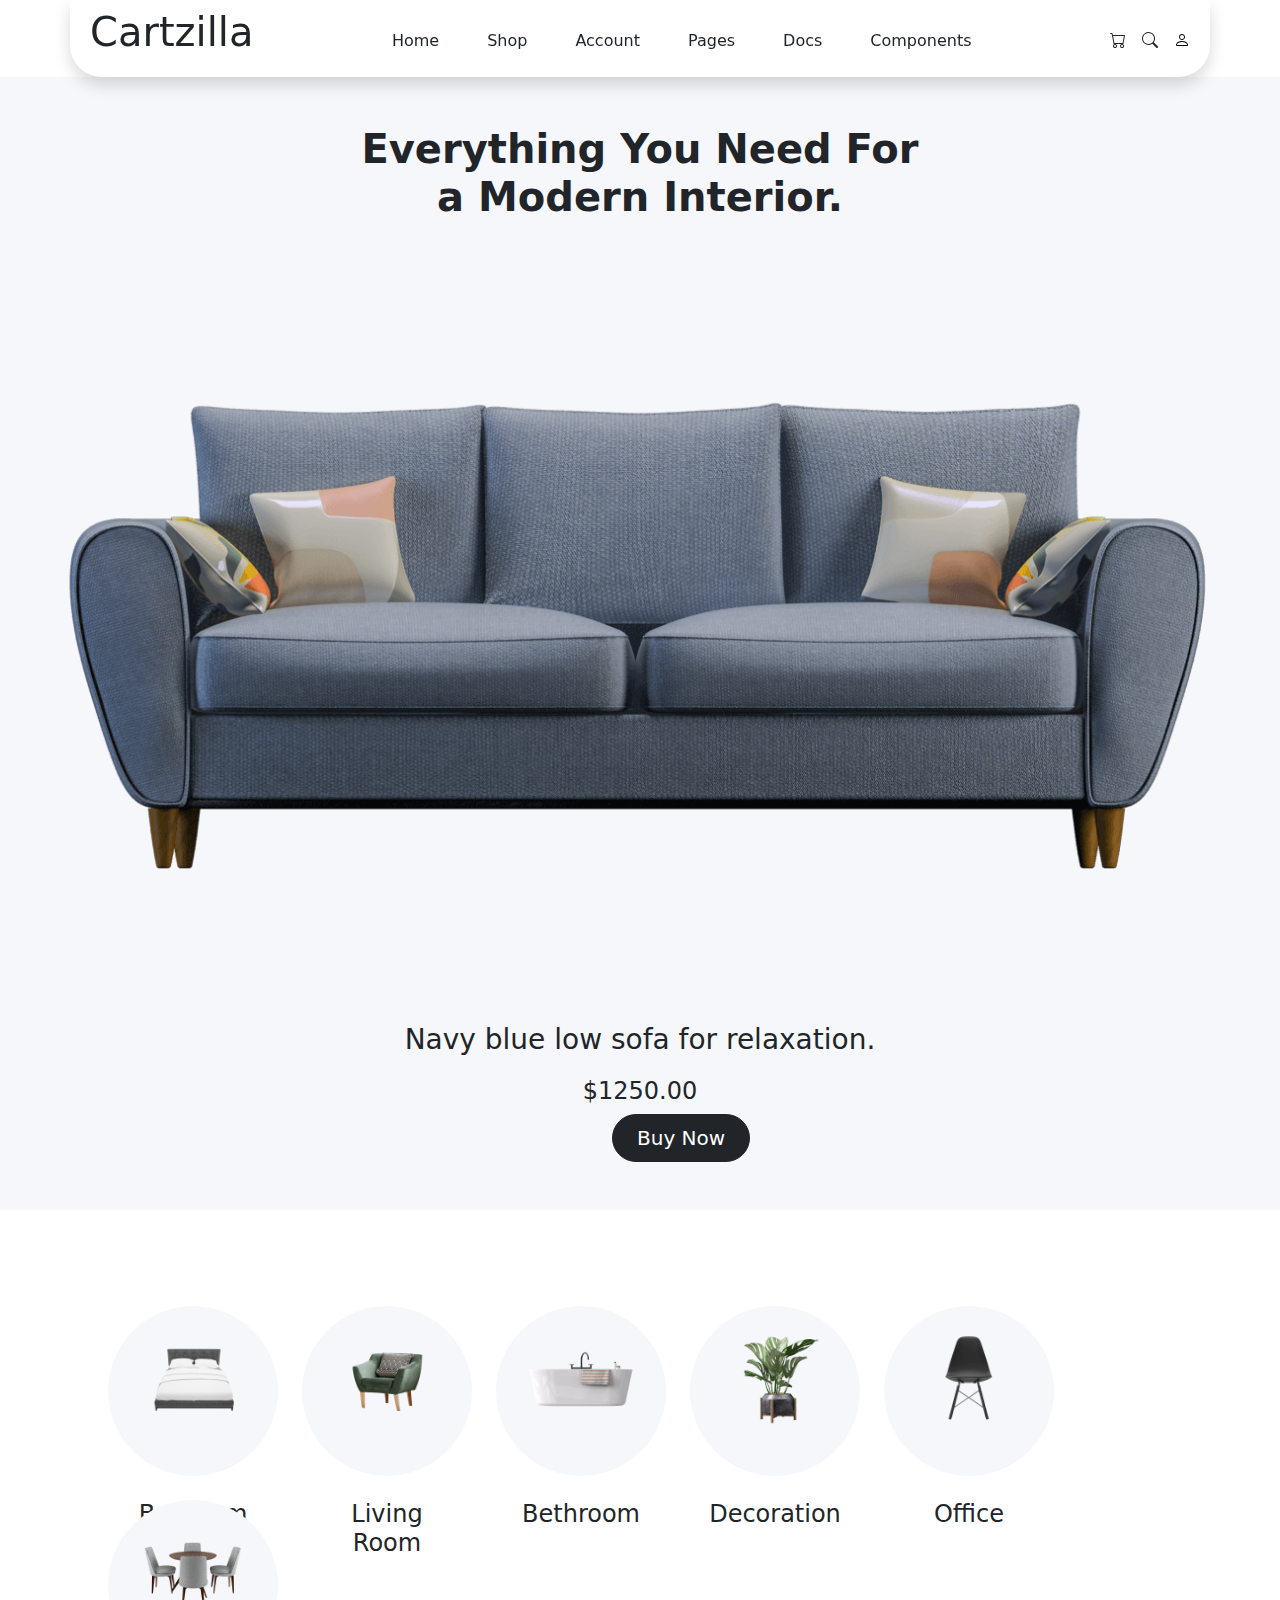
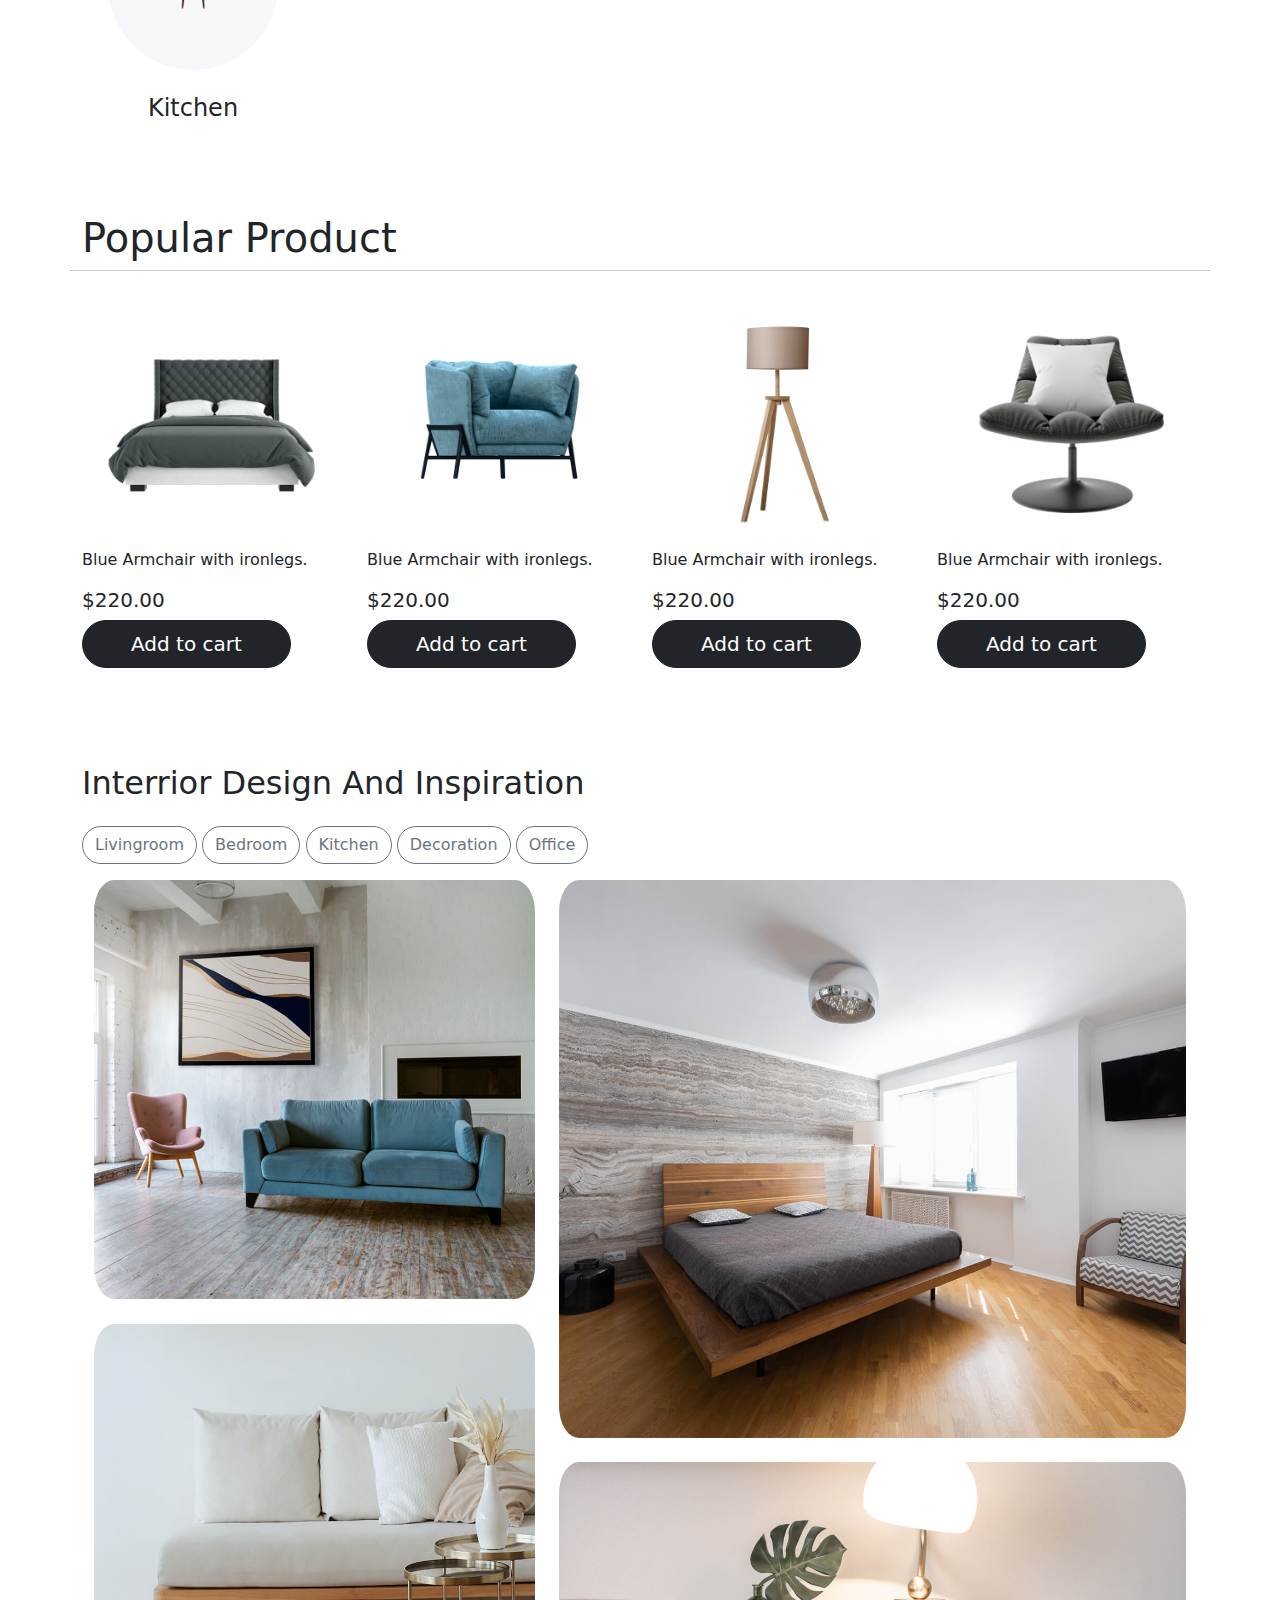
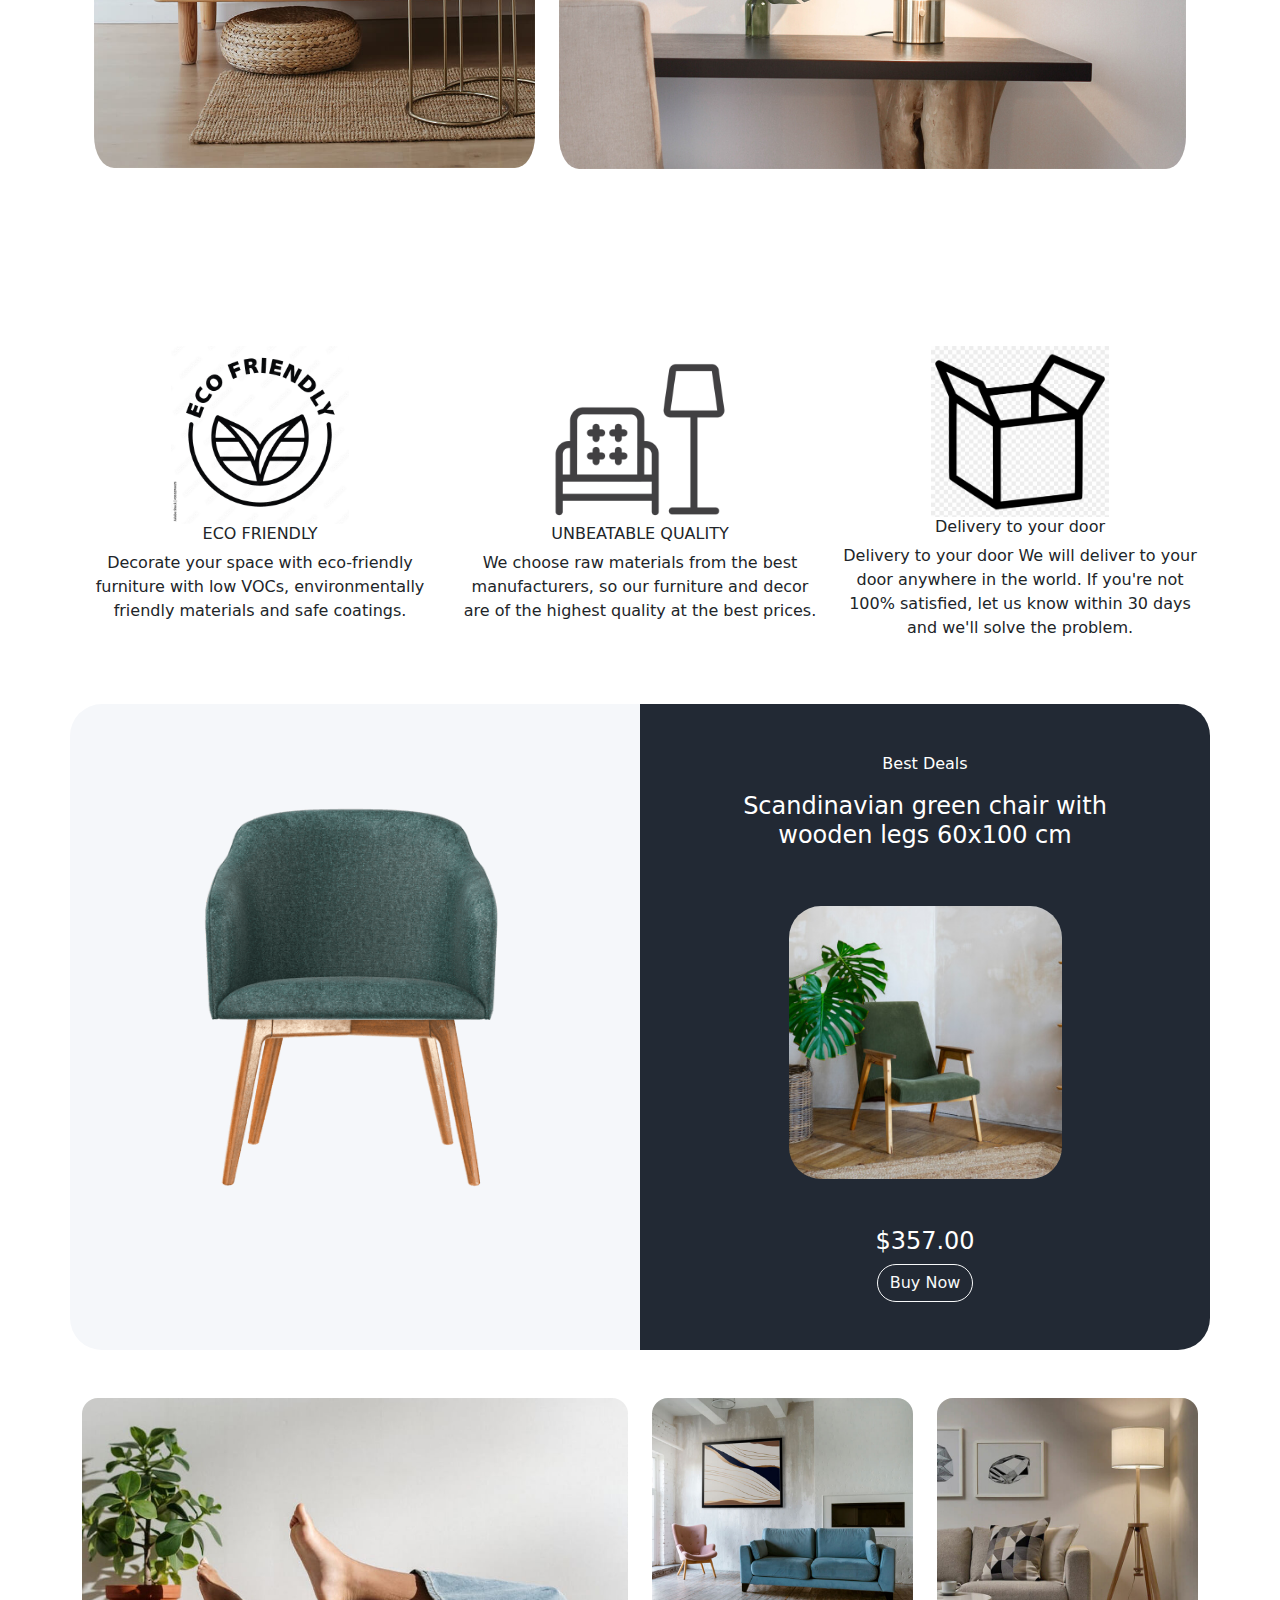
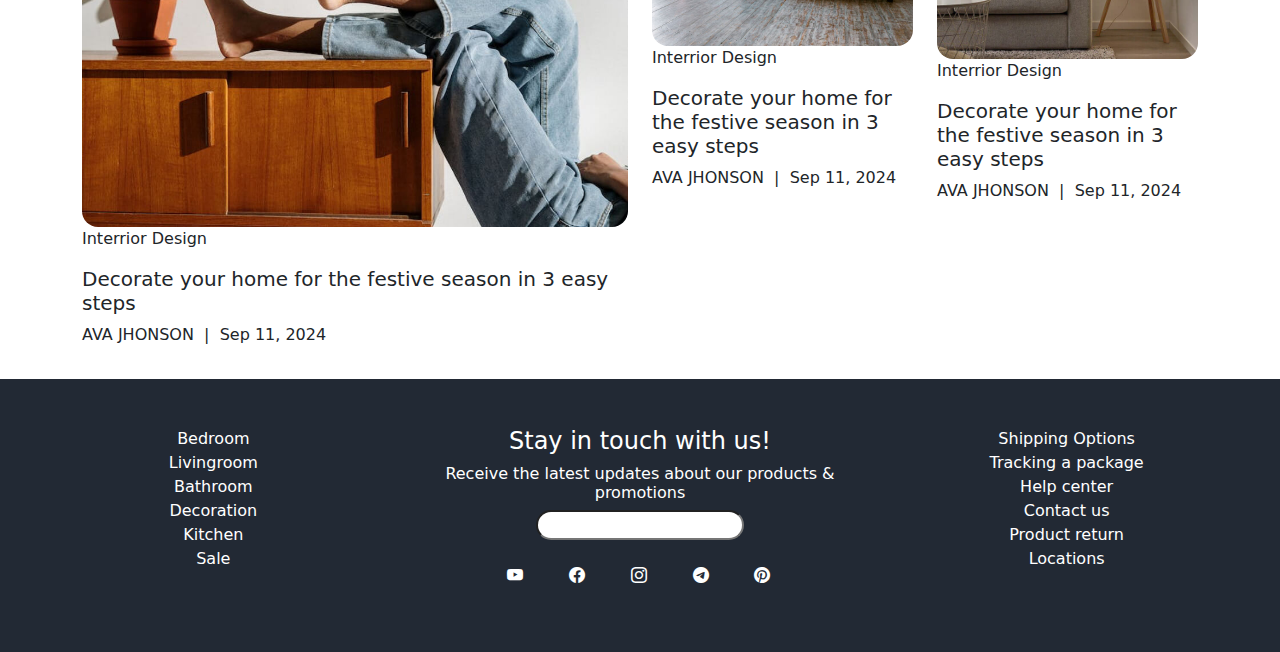
==== index.html @ 3e1d0407 "form validation with API" ====
<!DOCTYPE html>
<html lang="en">

<head>
    <meta charset="UTF-8">
    <meta name="viewport" content="width=device-width, initial-scale=1.0">
    <title>Cartzila</title>
    <link href="https://cdn.jsdelivr.net/npm/bootstrap@5.3.3/dist/css/bootstrap.min.css" rel="stylesheet"
        integrity="sha384-QWTKZyjpPEjISv5WaRU9OFeRpok6YctnYmDr5pNlyT2bRjXh0JMhjY6hW+ALEwIH" crossorigin="anonymous">
    <script src="https://cdn.jsdelivr.net/npm/bootstrap@5.3.3/dist/js/bootstrap.bundle.min.js"
        integrity="sha384-YvpcrYf0tY3lHB60NNkmXc5s9fDVZLESaAA55NDzOxhy9GkcIdslK1eN7N6jIeHz"
        crossorigin="anonymous"></script>
    <link rel="stylesheet" href="/style/home.css">
    <link rel="stylesheet" href="https://cdn.jsdelivr.net/npm/bootstrap-icons@1.11.3/font/bootstrap-icons.min.css">
</head>

<body>
    <header class="container sticky-top shadow rounded-bottom-5 bg-white">
        <div class="navbar d-flex justify-content-between align-items-baseline px-2">
            <div>
                <h1>
                    Cartzilla
                </h1>
            </div>
            <div>
                <ul class="d-flex list-unstyled gap-5 fw-light">
                    <li>Home</li>
                    <li>Shop</li>
                    <li>Account</li>
                    <li>Pages</li>
                    <li>Docs</li>
                    <li>Components</li>
                </ul>
            </div>
            <div class="">
                <ul class="d-flex list-unstyled gap-3 fw-light">
                    <li><i class="bi bi-cart"></i></li>
                    <li><i class="bi bi-search"></i></li>
                    <li><a class="text-decoration-none text-black" href="/pages/signin.html"><i class="bi bi-person"></i></a></li>
                </ul>
            </div>
        </div>
    </header>

    <div class="hero-sec py-5 container-fluid">
        <h1 class="text-center text-truncate fw-bolder">
            Everything You Need For <br> a Modern Interior.
        </h1>
        <img class="img-fluid" src="/images/01.png" alt="">
        <span class="text-center">
            <p class="fs-3">
                Navy blue low sofa for relaxation.
            </p>
            <h4>
                $1250.00
            </h4>
        </span>
        <button type="button" class="btn btn-dark hero-btn rounded-5 px-4 py-2 fs-5">Buy Now</button>
    </div>
    <div class="container-fluid">
        <div class="services row gap-4 p-5 ms-5 my-5">
            <div class="col-lg-2 col-sm-6 service rounded-circle">
                <img class="img-fluid" src="/images/1.png" alt="">
                <h4 class="text-center mt-5 ">
                    Bedroom
                </h4>
            </div>
            <div class="col-lg-2 col-sm-6 service rounded-circle">
                <img class="img-fluid" src="/images/2.png" alt="">
                <h4 class="text-center mt-5 ">
                    Living Room
                </h4>
            </div>
            <div class="col-lg-2 col-sm-6 service rounded-circle">
                <img class="img-fluid" src="/images/3.png" alt="">
                <h4 class="text-center mt-5 ">
                    Bethroom
                </h4>
            </div>
            <div class="col-lg-2 col-sm-6 service rounded-circle">
                <img class="img-fluid" src="/images/4.png" alt="">
                <h4 class="text-center mt-5 ">
                    Decoration
                </h4>
            </div>
            <div class="col-lg-2 col-sm-6 service rounded-circle">
                <img class="img-fluid" src="/images/5.png" alt="">
                <h4 class="text-center mt-5 ">
                    Office
                </h4>
            </div>
            <div class="col-lg-2 col-sm-6 service rounded-circle">
                <img class="img-fluid" src="/images/6.png" alt="">
                <h4 class="text-center mt-5 ">
                    Kitchen
                </h4>
            </div>
        </div>
    </div>
    <div class="container">
        <div class="popular-product row py-5">
            <h1>
                Popular Product
            </h1>
            <hr class="container">
            <div class="col-lg-3">
                <div class="hover">
                    <img class="img-1 img-fluid" src="/images/04.png" alt="">
                    <img class="img-2 img-fluid rounded-5" src="/images/04-hover.jpg" alt="">
                </div>
                <p>
                    Blue Armchair with ironlegs.
                </p>
                <h5>
                    $220.00
                </h5>
                <button type="button" class="btn btn-dark rounded-5 px-5 py-2 fs-5">Add to cart</button>
            </div>
            <div class="col-lg-3">
                <div class="hover">
                    <img class="img-1 img-fluid" src="/images/05.png" alt="">
                    <img class="img-2 img-fluid rounded-5" src="/images/05-hover.jpg" alt="">
                </div>
                <p>
                    Blue Armchair with ironlegs.
                </p>
                <h5>
                    $220.00
                </h5>
                <button type="button" class="btn btn-dark rounded-5 px-5 py-2 fs-5">Add to cart</button>
            </div>
            <div class="col-lg-3">
                <div class="hover">
                    <img class="img-1 img-fluid" src="/images/06.png" alt="">
                    <img class="img-2 img-fluid rounded-5" src="/images/06-hover.jpg" alt="">
                </div>
                <p>
                    Blue Armchair with ironlegs.
                </p>
                <h5>
                    $220.00
                </h5>
                <button type="button" class="btn btn-dark rounded-5 px-5 py-2 fs-5">Add to cart</button>
            </div>
            <div class="col-lg-3">
                <div class="hover">
                    <img class="img-1 img-fluid" src="/images/07.png" alt="">
                    <img class="img-2 img-fluid rounded-5" src="/images/07-hover.jpg" alt="">
                </div>
                <p>
                    Blue Armchair with ironlegs.
                </p>
                <h5>
                    $220.00
                </h5>
                <button type="button" class="btn btn-dark rounded-5 px-5 py-2 fs-5">Add to cart</button>
            </div>
        </div>
    </div>

    <div class="interior-design container container-sm py-5">
        <h2>
            Interrior Design And Inspiration
        </h2>
        <div class="py-3">
            <button type="button" class="btn btn-outline-secondary rounded-5">Livingroom</button>
            <button type="button" class="btn btn-outline-secondary rounded-5">Bedroom</button>
            <button type="button" class="btn btn-outline-secondary rounded-5">Kitchen</button>
            <button type="button" class="btn btn-outline-secondary rounded-5">Decoration</button>
            <button type="button" class="btn btn-outline-secondary rounded-5">Office</button>
        </div>
        <div class="container-fluid">
            <div class="row">
                <img class="img-fluid img-1  rounded-5 col-lg-5 h-25" src="/images/01.jpg" alt="3">
                <img class="img-fluid img-2 rounded-5 col-lg-7" src="/images/03.jpg" alt="3">
                <img class="img-fluid img-3 rounded-5 col-lg-5 position-relative h-50 mt-3" src="/images/02.jpg"
                    alt="3">
                <img class="img-fluid img-4 rounded-5 col-lg-7 h-25 mt-4" src="/images/04.jpg" alt="3">

            </div>
        </div>
    </div>

    <div class="quailities container">
        <div class="row text-center">
            <div class="eco col-lg-4 col-sm-12">
                <img class="img-fluid w-50" src="/images/1000_F_335296675_3dIDJI7ubyeOnp6qPMFn4Mrk7OXgOmcH.jpg" alt="">
                <h6>
                    ECO FRIENDLY
                </h6>
                <p>
                    Decorate your space with eco-friendly furniture with low VOCs, environmentally friendly materials
                    and safe coatings.
                </p>
            </div>
            <div class="standard eco col-lg-4 col-sm-12">
                <img class="img-fluid w-50" src="/images/sofa-and-floor-light-furniture-icon-png.webp" alt="">
                <h6>
                    UNBEATABLE QUALITY
                </h6>
                <p>
                    We choose raw materials from the best manufacturers, so our furniture and decor are of the highest
                    quality at the best prices.
                </p>
            </div>
            <div class="delivery col-lg-4 col-sm-12">
                <img class="img-fluid w-50"
                    src="/images/478-4788088_open-box-shipping-package-delivery-svg-png-icon-free-product-clipart.png"
                    alt="">
                <h6>
                    Delivery to your door
                </h6>
                <p>
                    Delivery to your door
                    We will deliver to your door anywhere in the world. If you're not 100% satisfied, let us know within
                    30 days and we'll solve the problem.
                </p>
            </div>
        </div>
    </div>
    <div class="cards container container-sm my-5">
        <div class="row text-center my-5">
            <div class="card-1 col-lg-6 rounded-start-5">
                <img class="img-fluid" src="/images/08.png" alt="">
            </div>
            <div class="card-2 col-lg-6 py-5 rounded-end-5">
                <p class="text-white">
                    Best Deals
                </p>
                <h4 class="text-white">
                    Scandinavian green chair with <br> wooden legs 60x100 cm
                </h4>
                <img class="img-fluid rounded-5 my-5 w-50" src="/images/featured-product-thumbnail.jpg" alt="">
                <h4 class="text-white">
                    $357.00
                </h4>
                <button type="button" class="btn btn-outline-light rounded-5">Buy Now</button>
            </div>
        </div>
    </div>
    <div class="blogs container">
        <div class="row">
            <div class="col-lg-6">
                <img class="blog-img img-fluid rounded-4" src="/images/01 (1).jpg" alt="">
                <p>
                    Interrior Design
                </p>
                <h5>

                    Decorate your home for the festive season in 3 easy steps
                </h5>
                <p>
                    AVA JHONSON&nbsp;&nbsp;|&nbsp;&nbsp;Sep 11, 2024
                </p>
            </div>
            <div class="col-lg-3">
                <img class="blog-img img-fluid rounded-4" src="/images/01.jpg" alt="">
                <p>
                    Interrior Design
                </p>
                <h5>

                    Decorate your home for the festive season in 3 easy steps
                </h5>
                <p>
                    AVA JHONSON&nbsp;&nbsp;|&nbsp;&nbsp;Sep 11, 2024
                </p>
            </div>
            <div class="col-lg-3">
                <img class="blog-img img-fluid rounded-4" src="/images/06-hover.jpg" alt="">
                <p>
                    Interrior Design
                </p>
                <h5>

                    Decorate your home for the festive season in 3 easy steps
                </h5>
                <p>
                    AVA JHONSON&nbsp;&nbsp;|&nbsp;&nbsp;Sep 11, 2024
                </p>
            </div>
        </div>
    </div>
    <footer class="container-fluid mt-3 py-5 text-white">
        <div class="row">
            <div class="col-lg-4">
                <ul class="list-unstyled text-center">
                    <li>Bedroom</li>
                    <li>Livingroom</li>
                    <li>Bathroom</li>
                    <li>Decoration</li>
                    <li>Kitchen</li>
                    <li>Sale</li>
                </ul>
            </div>
            <div class="col-lg-4 text-center">
                <h4>
                    Stay in touch with us!
                </h4>
                <h6>
                    Receive the latest updates about our products & promotions
                </h6>
                <input class="rounded-4" type="text">
                <ul class="list-unstyled d-flex justify-content-around mt-4 me-5">
                    <li class="sm-icon"></li>
                    <i class="bi bi-youtube"></i>
                    </li>
                    <li class="sm-icon">
                        <i class="bi bi-facebook"></i>
                    </li>
                    <li class="sm-icon">
                        <i class="bi bi-instagram"></i>
                    </li>
                    <li class="sm-icon">
                        <i class="bi bi-telegram"></i>
                    </li>
                    <li class="sm-icon">
                        <i class="bi bi-pinterest"></i>
                    </li>
                </ul>
            </div>
            <div class="col-lg-4">
                <ul class="list-unstyled text-center">
                    <li>Shipping Options</li>
                    <li>Tracking a package</li>
                    <li>Help center</li>
                    <li>Contact us </li>
                    <li>Product return</li>
                    <li>Locations</li>
                </ul>
            </div>
        </div>
    </footer>
</body>

</html>
---- style/home.css ----
.hero-sec {
    background-color: #F5F7FA;
}


.hero-btn {
    margin-left: 600px;
}

.service {
    width: 170px;
    height: 170px;
    background-color: #F5F7FA;
}

.service:hover {
    cursor: pointer;
}

.img-3 {
    bottom: 130px;
}

.card-1 {
    background-color: #F5F7FA;
}

.card-2 {
    background-color: #222934;
}

.blog-img {
    transition: transform .4s;
}

.blog-img:hover {
    cursor: pointer;
    transform: scale(1.02);
    transform-origin: 50% 50%;
}

.hover .img-2 {
    display: none;
}

.hover:hover {
    .img-1 {
        display: none;
    }

    .img-2 {
        display: block;
        transition: transform .4s;
    }
}

footer {
    background-color: #222934;
}

@media (max-width: 576px) {
    .hero-btn {
        margin-left: 195px;
    }

    .service {
        margin-left: -15px;
        margin-top: 50px;
    }

    .hover {
        margin: 30px 0px;
    }

    p {
        font-size: 29px;
    }

    .img-2{
        margin-top: 20px;
    }

    .img-3 {
        top: 10px;
    }
    
}
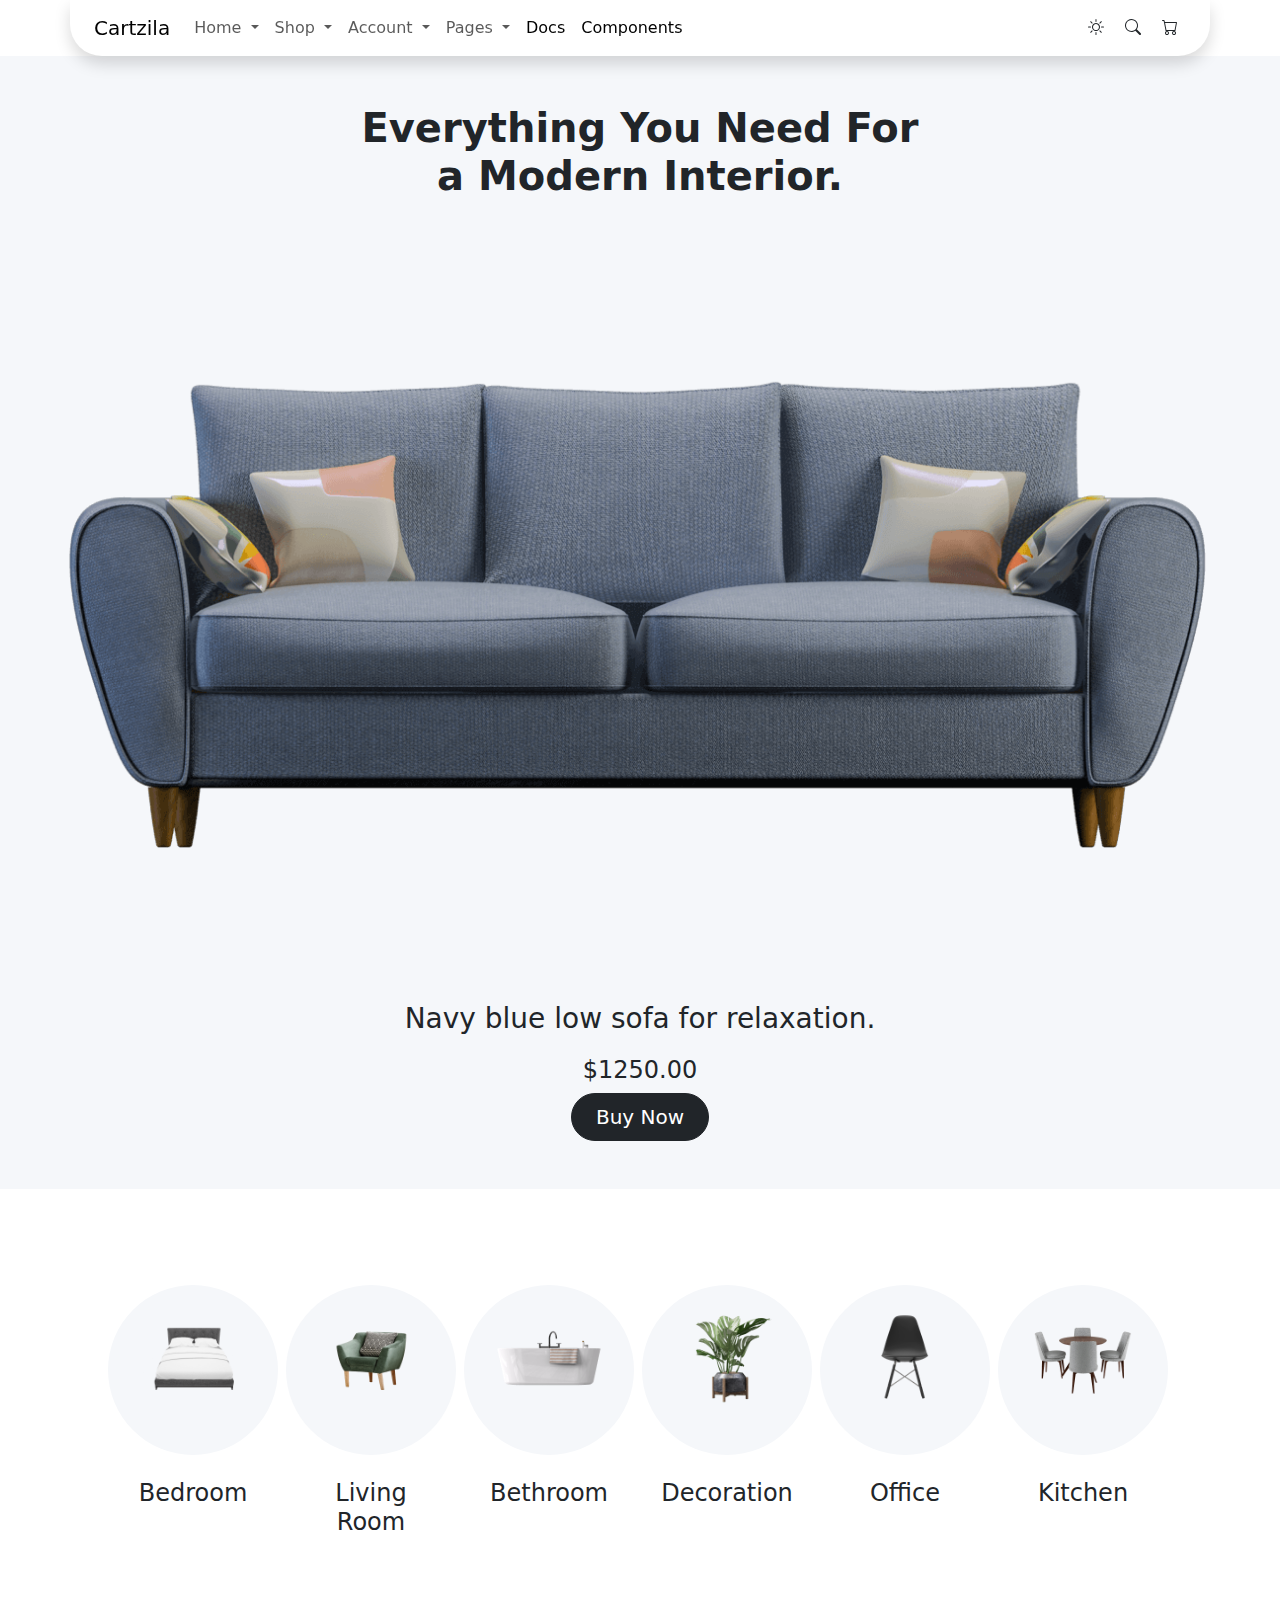
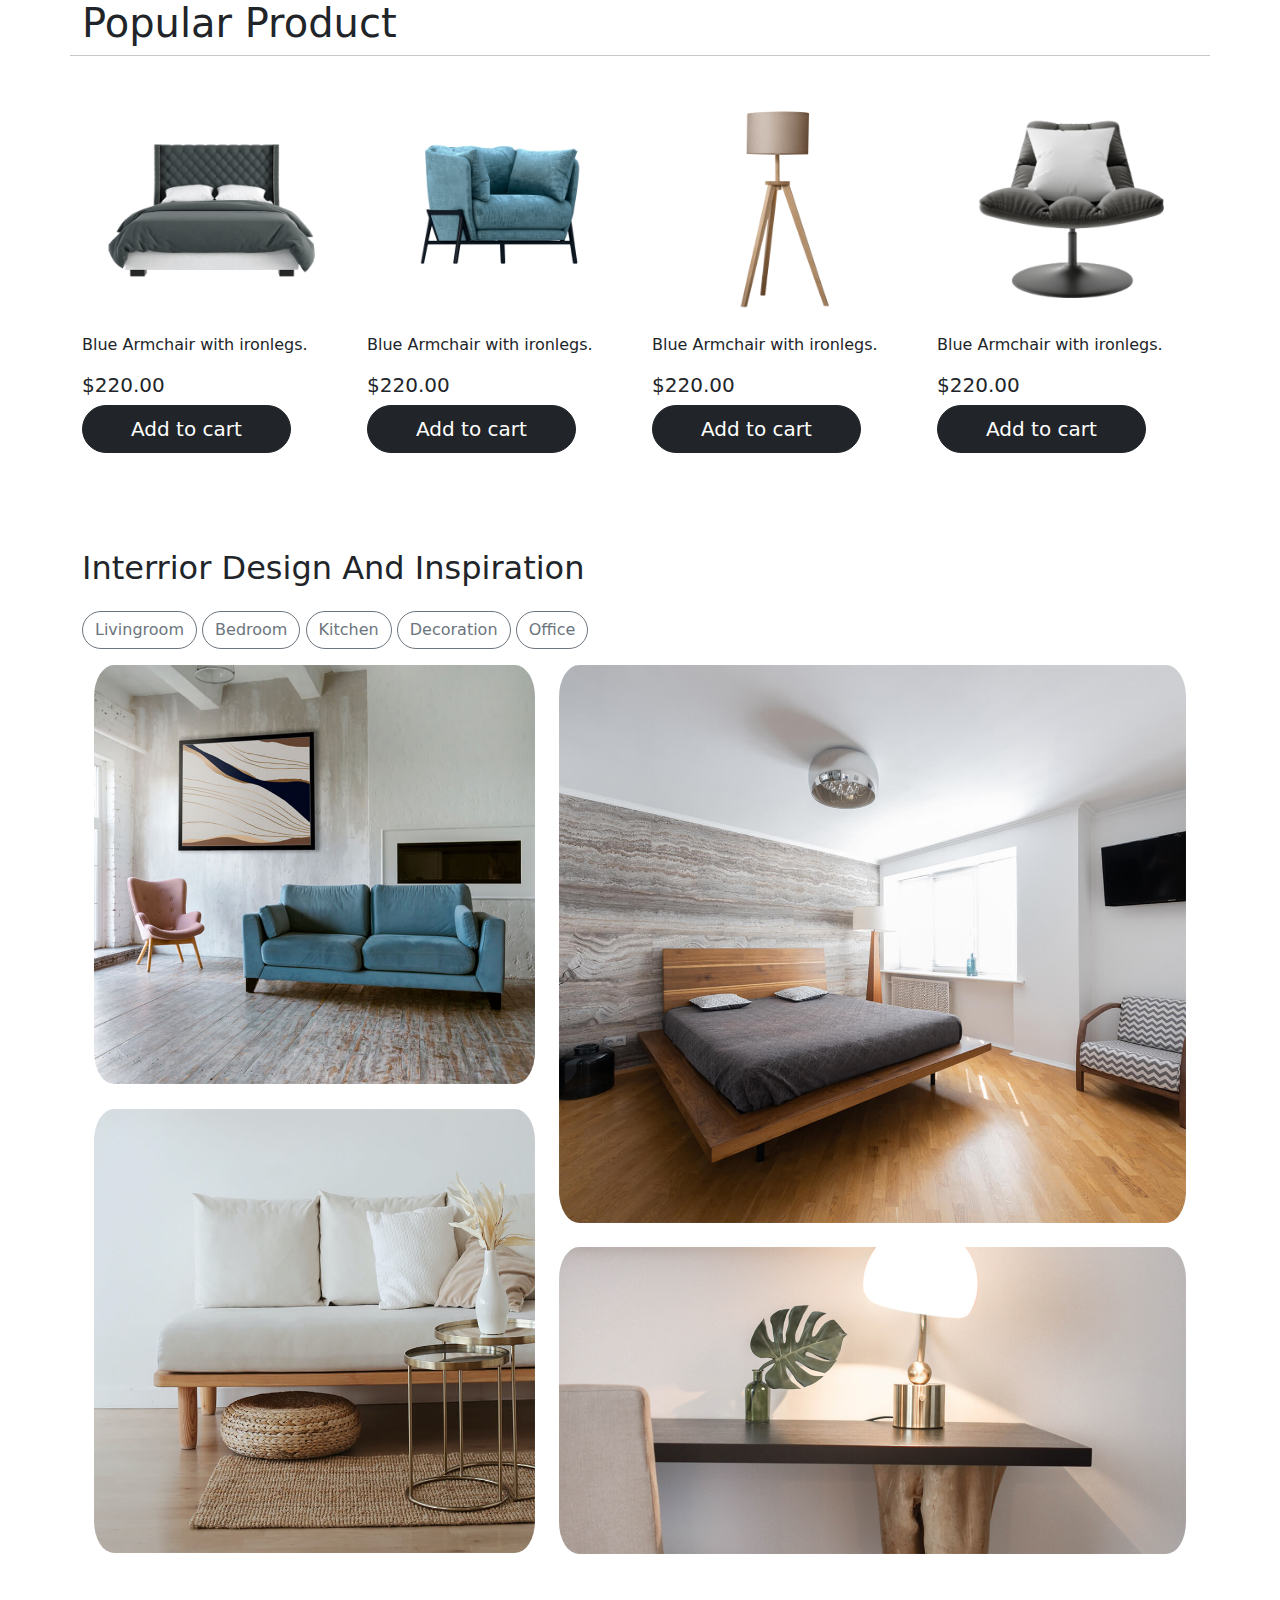
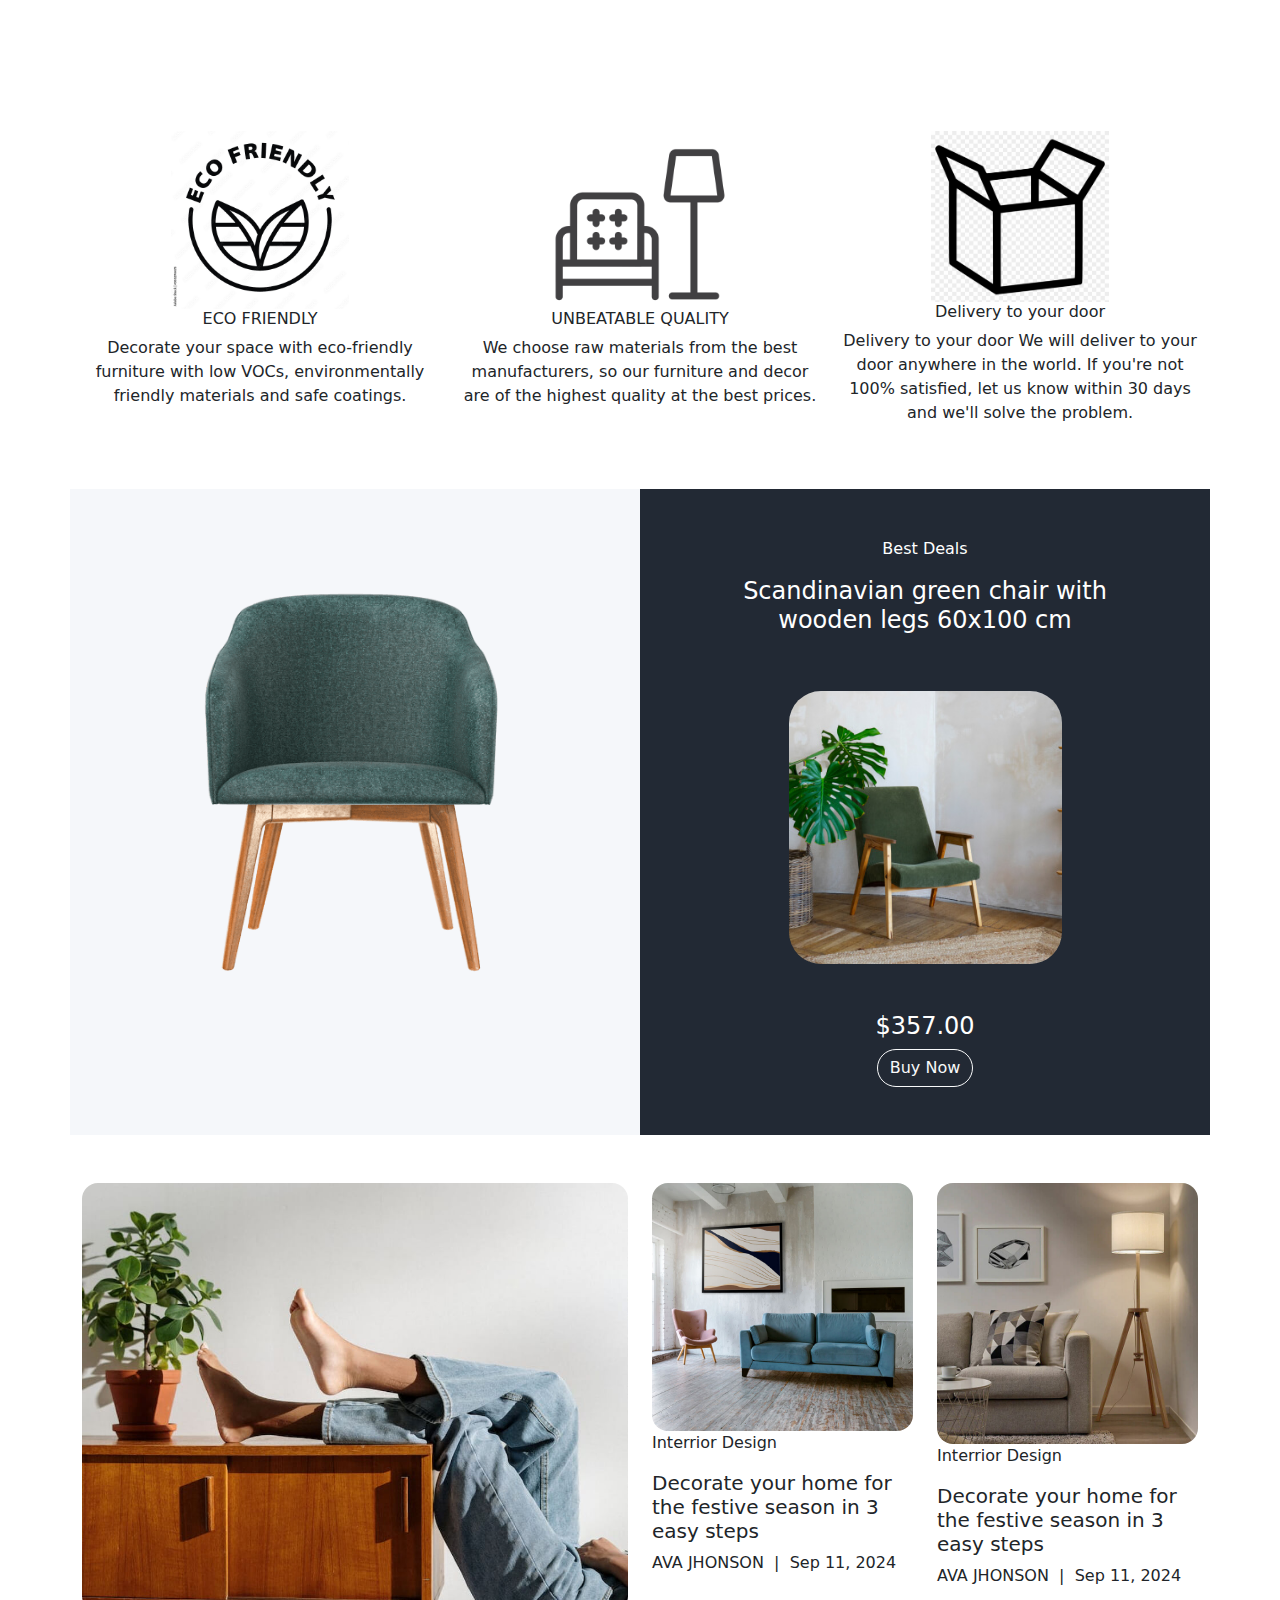
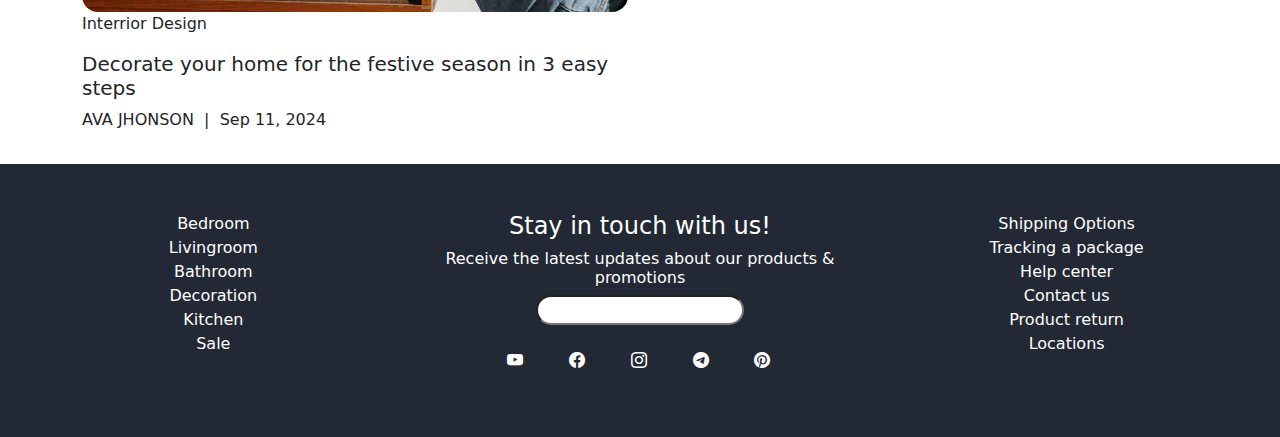
==== commit 1db92b67: "Final Stylling" ====
--- a/index.html
+++ b/index.html
@@ -16,30 +16,83 @@
 
 <body>
     <header class="container sticky-top shadow rounded-bottom-5 bg-white">
-        <div class="navbar d-flex justify-content-between align-items-baseline px-2">
-            <div>
-                <h1>
-                    Cartzilla
-                </h1>
-            </div>
-            <div>
-                <ul class="d-flex list-unstyled gap-5 fw-light">
-                    <li>Home</li>
-                    <li>Shop</li>
-                    <li>Account</li>
-                    <li>Pages</li>
-                    <li>Docs</li>
-                    <li>Components</li>
-                </ul>
-            </div>
-            <div class="">
-                <ul class="d-flex list-unstyled gap-3 fw-light">
-                    <li><i class="bi bi-cart"></i></li>
-                    <li><i class="bi bi-search"></i></li>
-                    <li><a class="text-decoration-none text-black" href="/pages/signin.html"><i class="bi bi-person"></i></a></li>
-                </ul>
-            </div>
-        </div>
+        <nav class="navbar navbar-expand-lg ">
+            <div class="container-fluid">
+                <a class="navbar-brand" href="#">Cartzila</a>
+                <button class="navbar-toggler" type="button" data-bs-toggle="collapse"
+                    data-bs-target="#navbarSupportedContent" aria-controls="navbarSupportedContent"
+                    aria-expanded="false" aria-label="Toggle navigation">
+                    <span class="navbar-toggler-icon"></span>
+                </button>
+                <div class="nav-items ms-sm-0 collapse navbar-collapse" id="navbarSupportedContent">
+                    <ul class="navbar-nav me-auto mb-2 mb-lg-0 ">
+                        <li class="nav-item dropdown">
+                            <a class="nav-link dropdown-toggle" href="#" role="button" data-bs-toggle="dropdown"
+                                aria-expanded="false">
+                                Home
+                            </a>
+                            <ul class="dropdown-menu">
+                                <li><a class="dropdown-item" href="#">Action</a></li>
+                                <li><a class="dropdown-item" href="#">Another action</a></li>
+                                <li>
+                                    <hr class="dropdown-divider">
+                                </li>
+                                <li><a class="dropdown-item" href="#">Something else here</a></li>
+                            </ul>
+                        </li>
+                        <li class="nav-item dropdown">
+                            <a class="nav-link dropdown-toggle" href="#" role="button" data-bs-toggle="dropdown"
+                                aria-expanded="false">
+                                Shop
+                            </a>
+                            <ul class="dropdown-menu">
+                                <li><a class="dropdown-item" href="#">Action</a></li>
+                                <li><a class="dropdown-item" href="#">Another action</a></li>
+                                <li>
+                                    <hr class="dropdown-divider">
+                                </li>
+                                <li><a class="dropdown-item" href="#">Something else here</a></li>
+                            </ul>
+                        </li>
+                        <li class="nav-item dropdown">
+                            <a class="nav-link dropdown-toggle" href="#" role="button" data-bs-toggle="dropdown"
+                                aria-expanded="false">
+                                Account
+                            </a>
+                            <ul class="dropdown-menu">
+                                <li><a class="dropdown-item" href="./pages/signin.html">Signin</a></li>
+                                <li><a class="dropdown-item" href="/pages/signup.html">Singup</a></li>
+                            </ul>
+                        </li>
+                        <li class="nav-item dropdown">
+                            <a class="nav-link dropdown-toggle" href="#" role="button" data-bs-toggle="dropdown"
+                                aria-expanded="false">
+                                Pages
+                            </a>
+                            <ul class="dropdown-menu">
+                                <li><a class="dropdown-item" href="#">Action</a></li>
+                                <li><a class="dropdown-item" href="#">Another action</a></li>
+                                <li>
+                                    <hr class="dropdown-divider">
+                                </li>
+                                <li><a class="dropdown-item" href="#">Something else here</a></li>
+                            </ul>
+                        </li>
+                        <li class="nav-item">
+                            <a class="nav-link active" aria-current="page" href="#">Docs</a>
+                        </li>
+                        <li class="nav-item">
+                            <a class="nav-link active" aria-current="page" href="#">Components</a>
+                        </li>
+                    </ul>
+                    <div>
+                        <i class="bi bi-sun px-2"></i>
+                        <i class="bi bi-search px-2"></i>
+                        <i class="bi bi-cart px-2"></i>
+                    </div>
+                </div>
+            </div>
+        </nav>
     </header>
 
     <div class="hero-sec py-5 container-fluid">
@@ -55,10 +108,15 @@
                 $1250.00
             </h4>
         </span>
-        <button type="button" class="btn btn-dark hero-btn rounded-5 px-4 py-2 fs-5">Buy Now</button>
+        <div class="text-center">
+            <span>
+                <button type="button" class="btn btn-dark hero-btn rounded-5 px-4 py-2 fs-5">Buy Now</button>
+
+            </span> 
+        </div>
     </div>
     <div class="container-fluid">
-        <div class="services row gap-4 p-5 ms-5 my-5">
+        <div class="services row gap-2 p-5 mx-sm-5 mx-3 my-5">
             <div class="col-lg-2 col-sm-6 service rounded-circle">
                 <img class="img-fluid" src="/images/1.png" alt="">
                 <h4 class="text-center mt-5 ">
@@ -220,10 +278,10 @@
     </div>
     <div class="cards container container-sm my-5">
         <div class="row text-center my-5">
-            <div class="card-1 col-lg-6 rounded-start-5">
+            <div class="card-1 col-lg-6">
                 <img class="img-fluid" src="/images/08.png" alt="">
             </div>
-            <div class="card-2 col-lg-6 py-5 rounded-end-5">
+            <div class="card-2 col-lg-6 py-5">
                 <p class="text-white">
                     Best Deals
                 </p>
@@ -331,6 +389,9 @@
             </div>
         </div>
     </footer>
+
+
+    <script src="/scripts/home.js"></script>
 </body>
 
 </html>--- a/style/home.css
+++ b/style/home.css
@@ -1,10 +1,9 @@
+.nav-items{
+    margin-left: 230px;
+}
+
 .hero-sec {
     background-color: #F5F7FA;
-}
-
-
-.hero-btn {
-    margin-left: 600px;
 }
 
 .service {
@@ -59,12 +58,13 @@
 }
 
 @media (max-width: 576px) {
-    .hero-btn {
-        margin-left: 195px;
+
+    .nav-items{
+        margin-left: 0px;
     }
 
     .service {
-        margin-left: -15px;
+        margin-left: 15px;
         margin-top: 50px;
     }
 
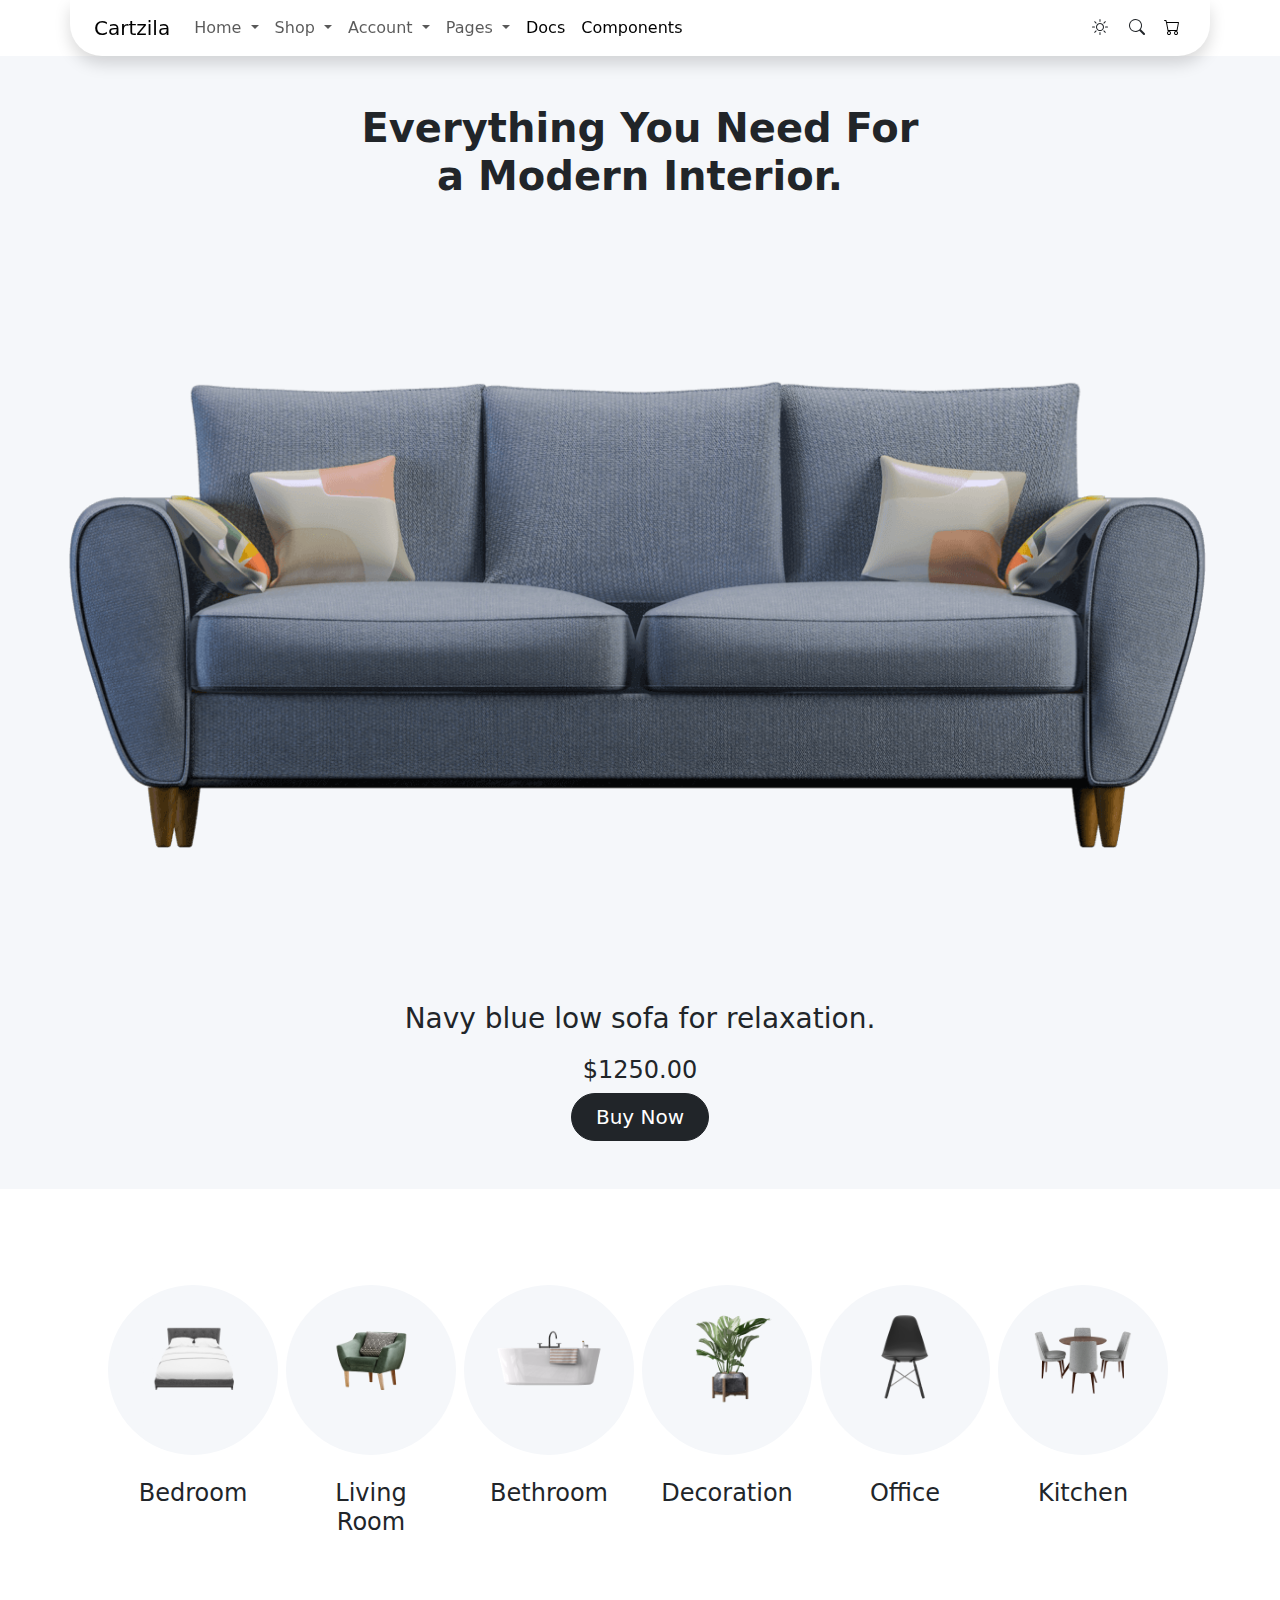
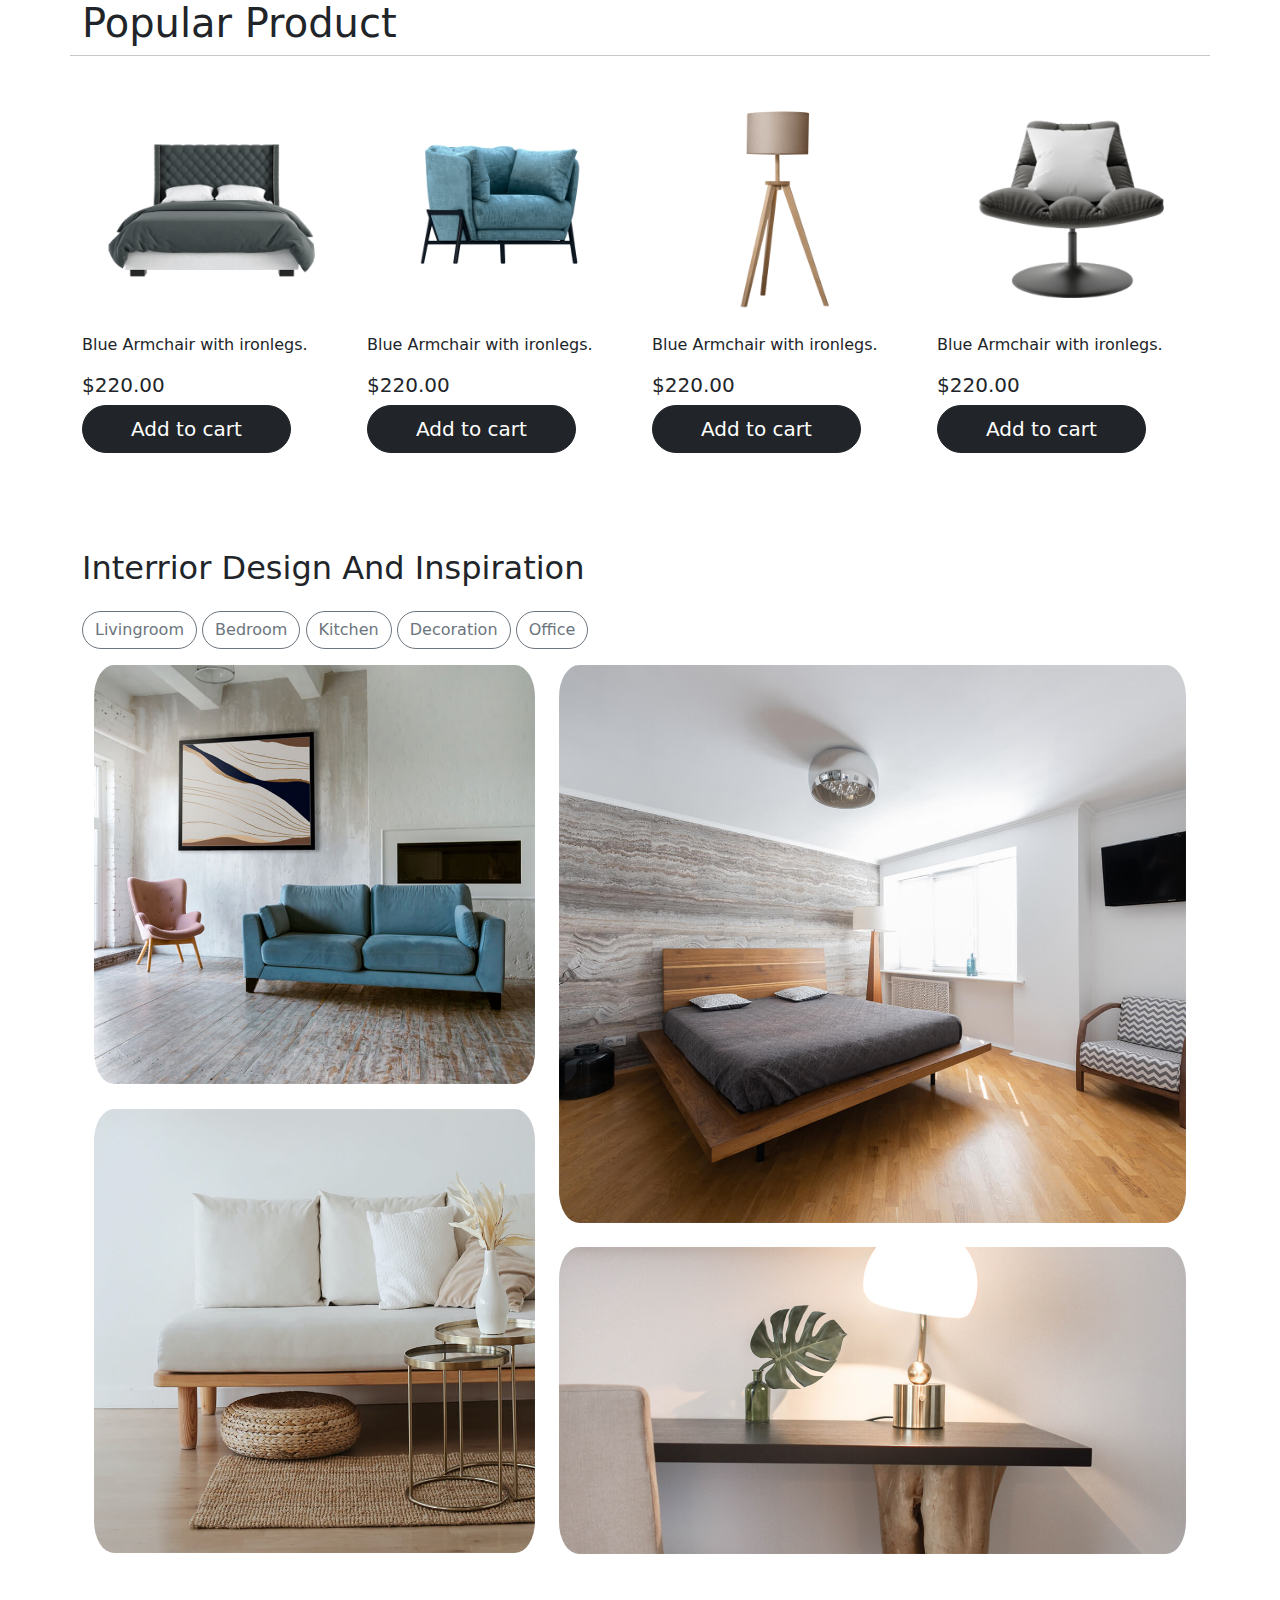
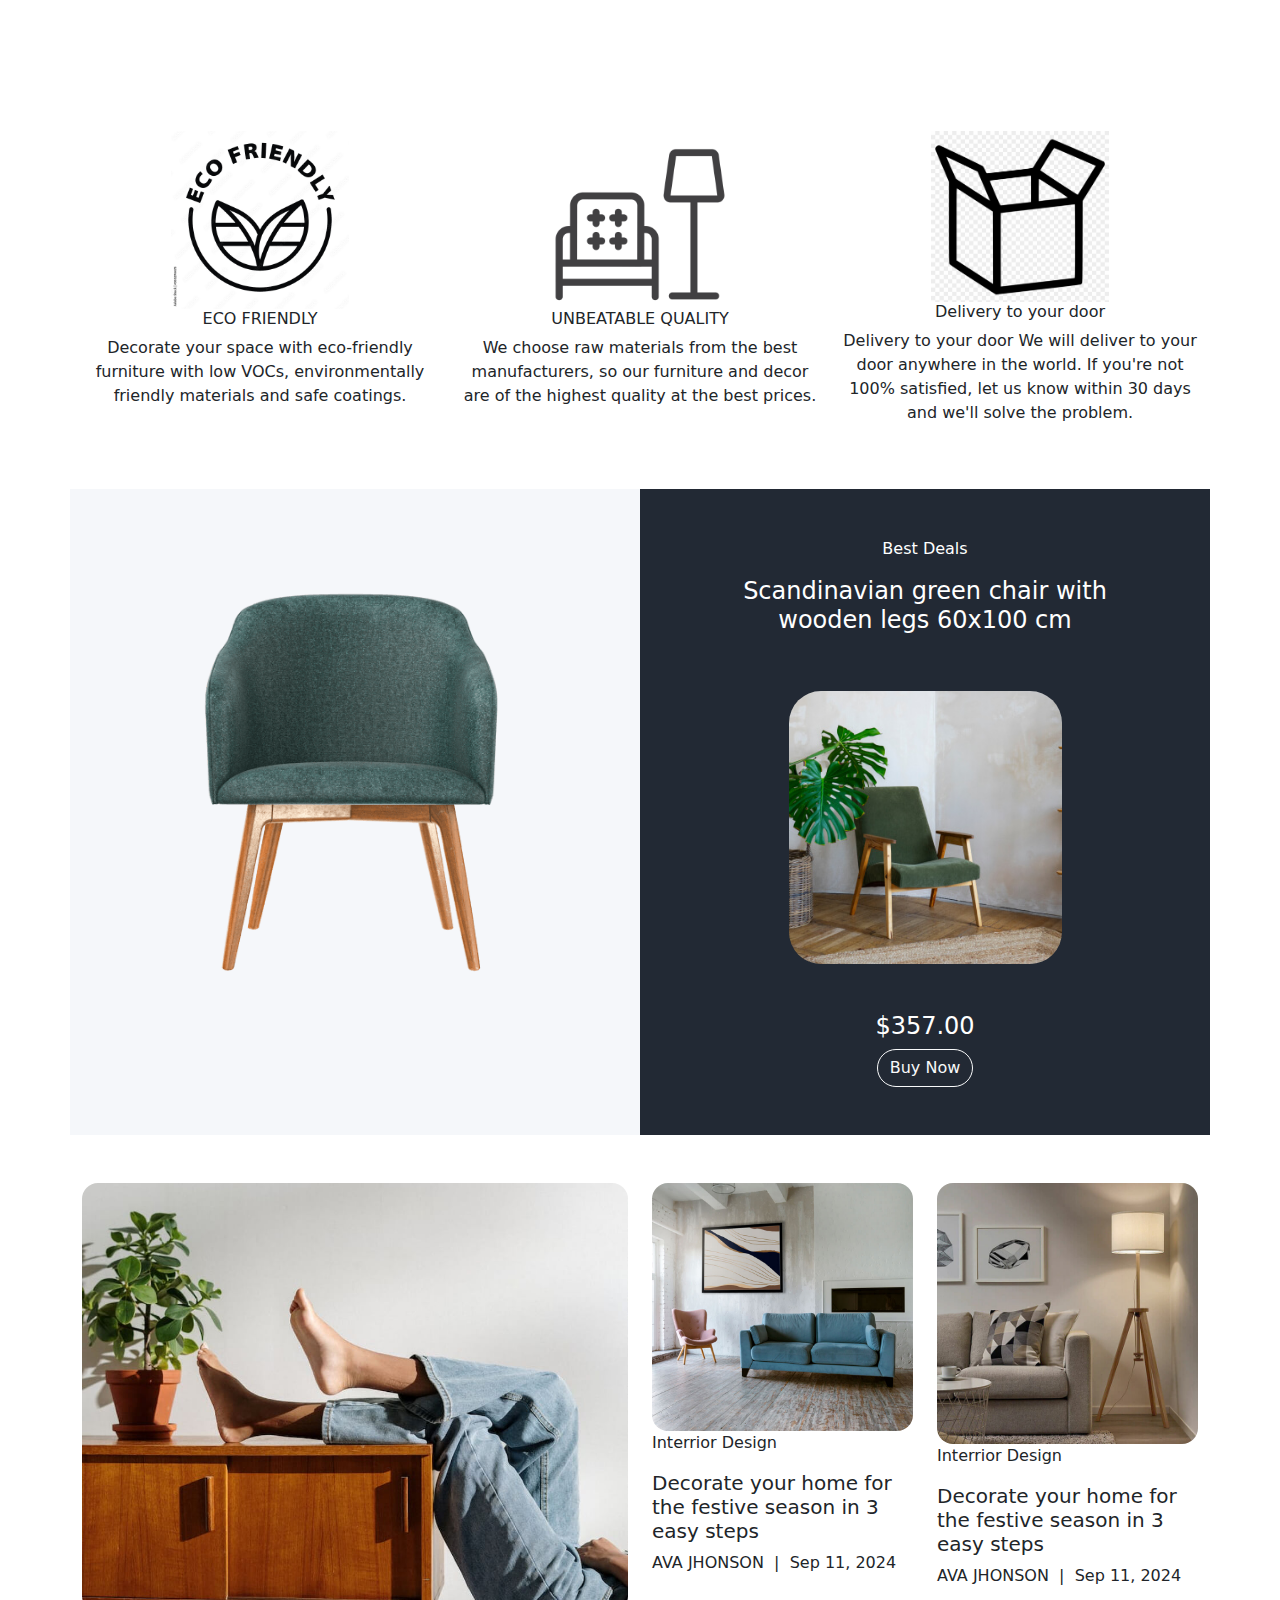
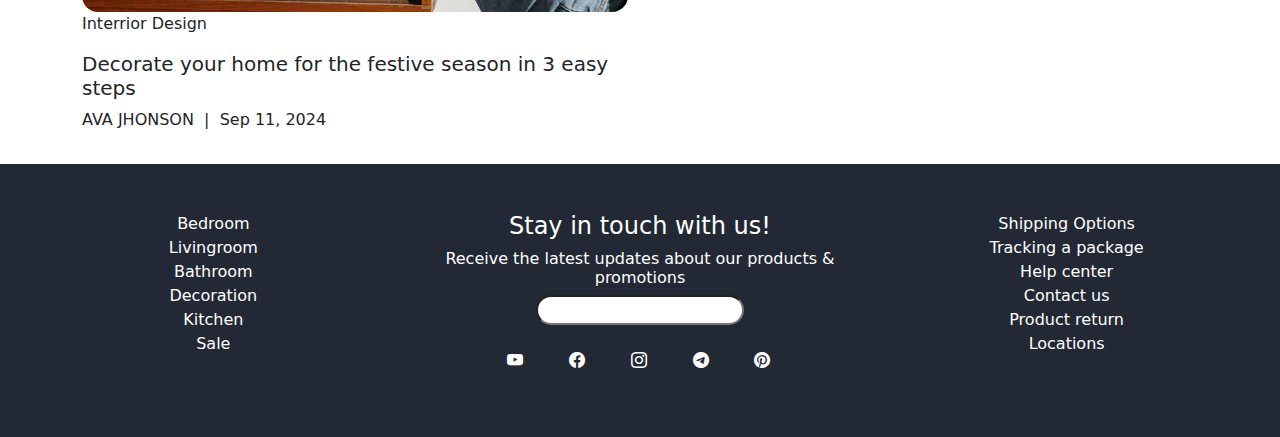
==== commit 043a128e: "--" ====
--- a/index.html
+++ b/index.html
@@ -88,7 +88,7 @@
                     <div>
                         <i class="bi bi-sun px-2"></i>
                         <i class="bi bi-search px-2"></i>
-                        <i class="bi bi-cart px-2"></i>
+                        <button class="border-0 bg-white" id="cart-open"><i class="bi bi-cart"></i></button>
                     </div>
                 </div>
             </div>
@@ -96,6 +96,16 @@
     </header>
 
     <div class="hero-sec py-5 container-fluid">
+        <div class="d-flex justify-content-center">
+            <div class="cart w-25 bg-white p-3 position-absolute" id="cart">
+                <span class="d-flex justify-content-between">
+                    <h5>
+                        Shopping Cart
+                    </h5>
+                    <button class="border-0 bg-white" id="cart-close"><i class="bi bi-x"></i></button>
+                </span>
+            </div>
+        </div>
         <h1 class="text-center text-truncate fw-bolder">
             Everything You Need For <br> a Modern Interior.
         </h1>
@@ -112,7 +122,7 @@
             <span>
                 <button type="button" class="btn btn-dark hero-btn rounded-5 px-4 py-2 fs-5">Buy Now</button>
 
-            </span> 
+            </span>
         </div>
     </div>
     <div class="container-fluid">
--- a/style/home.css
+++ b/style/home.css
@@ -4,6 +4,10 @@
 
 .hero-sec {
     background-color: #F5F7FA;
+}
+
+.cart{
+    display: none;
 }
 
 .service {
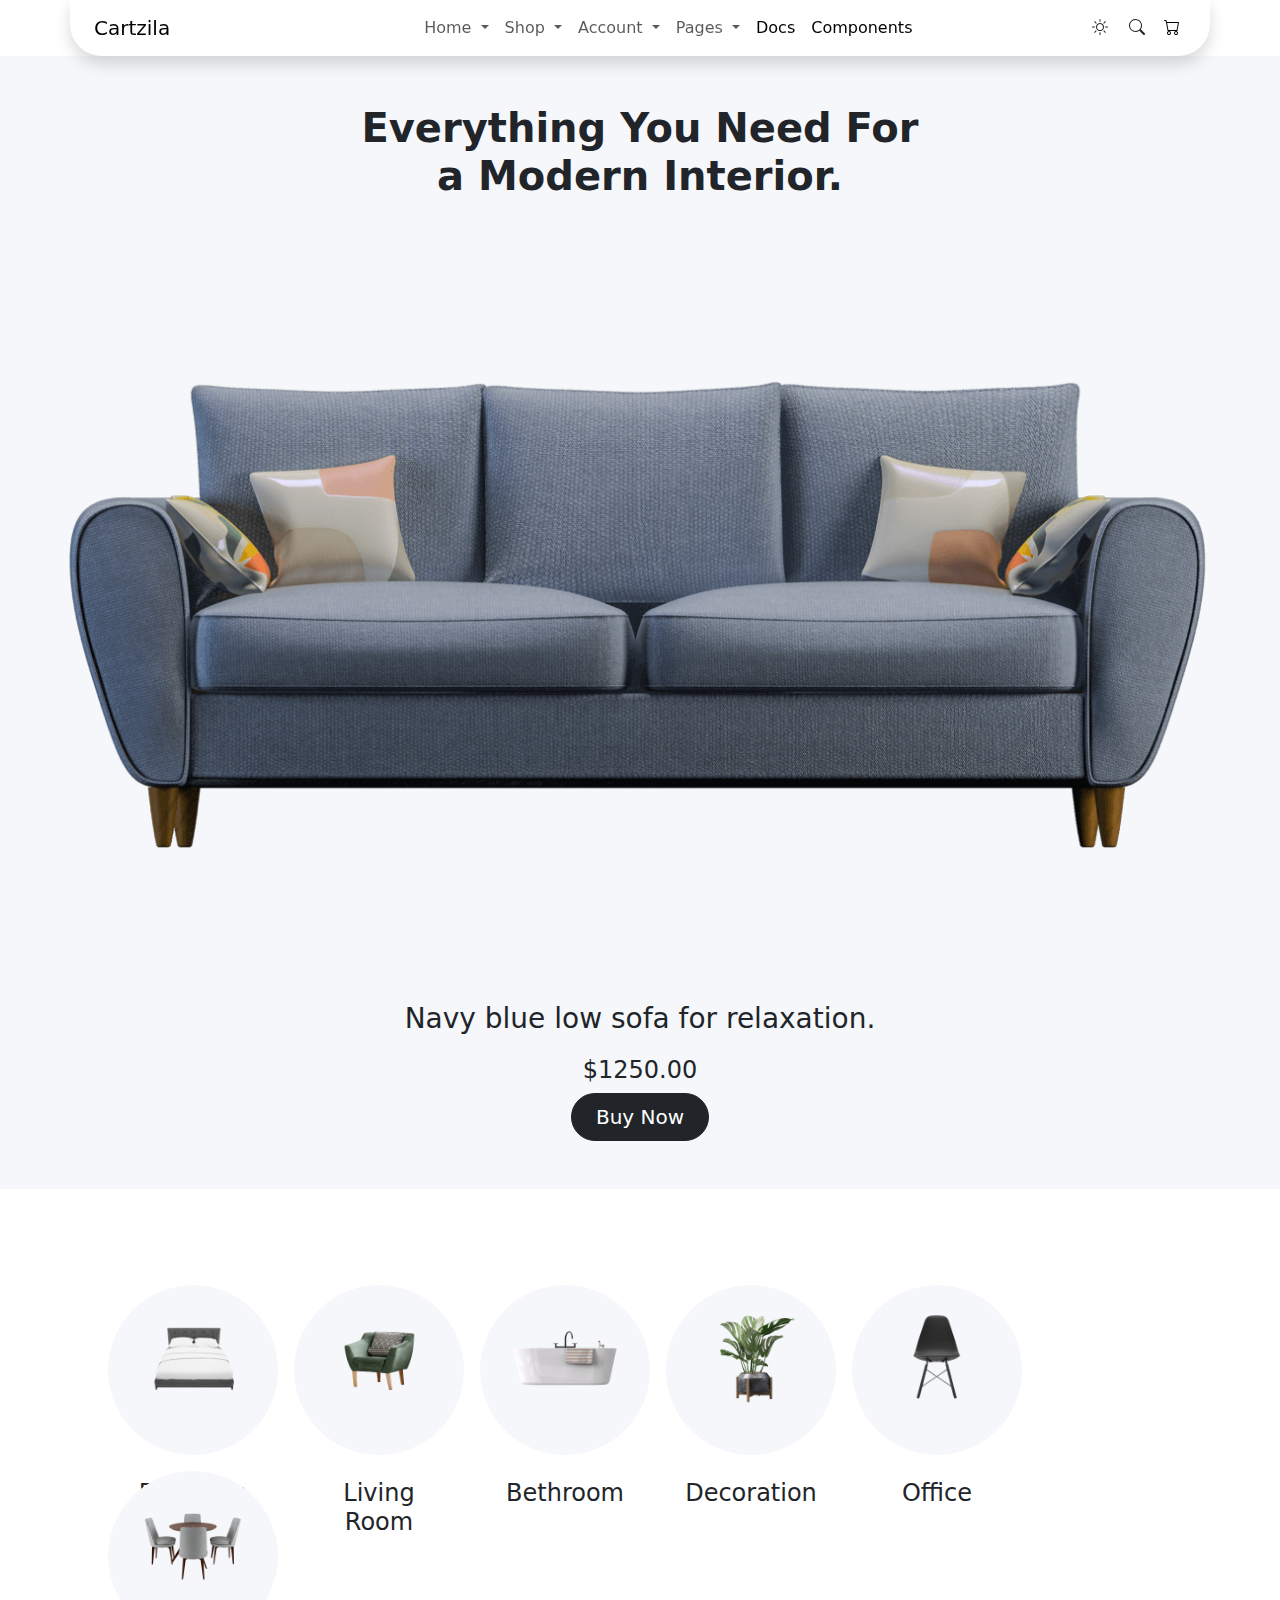
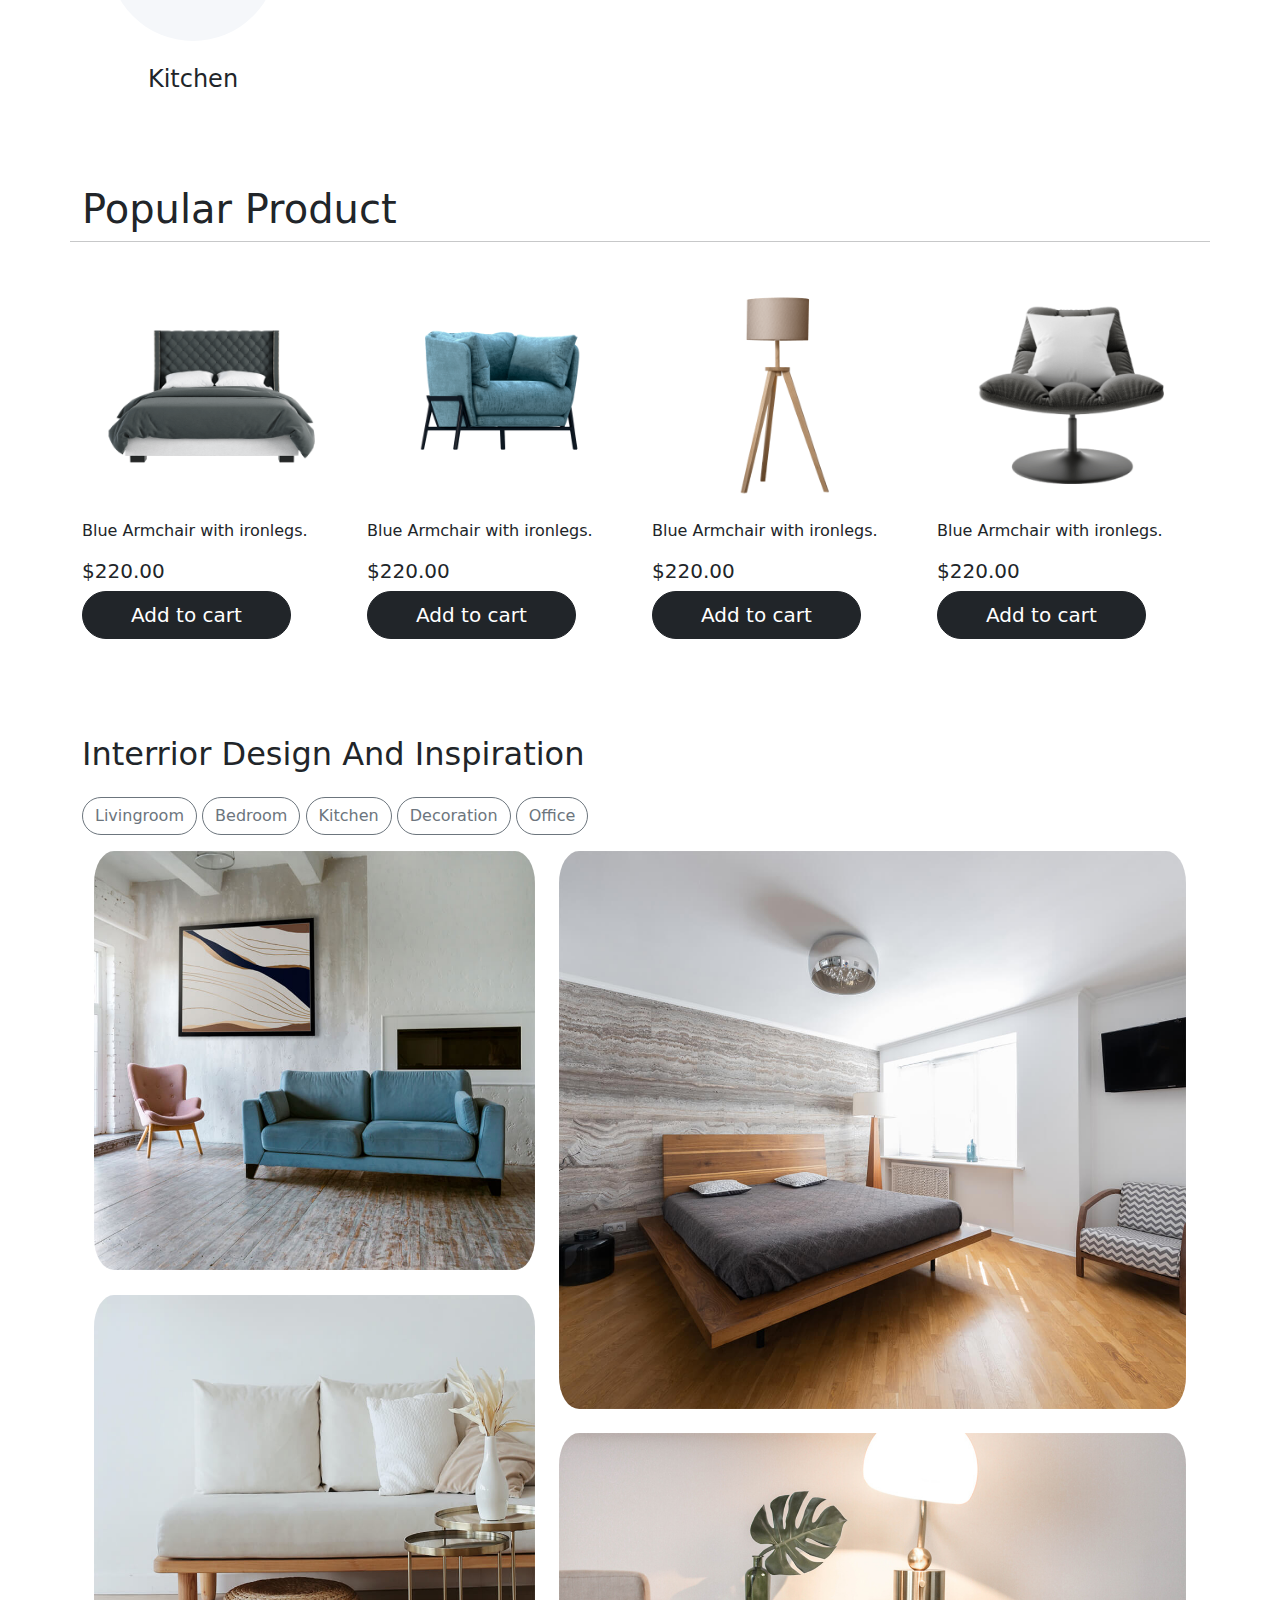
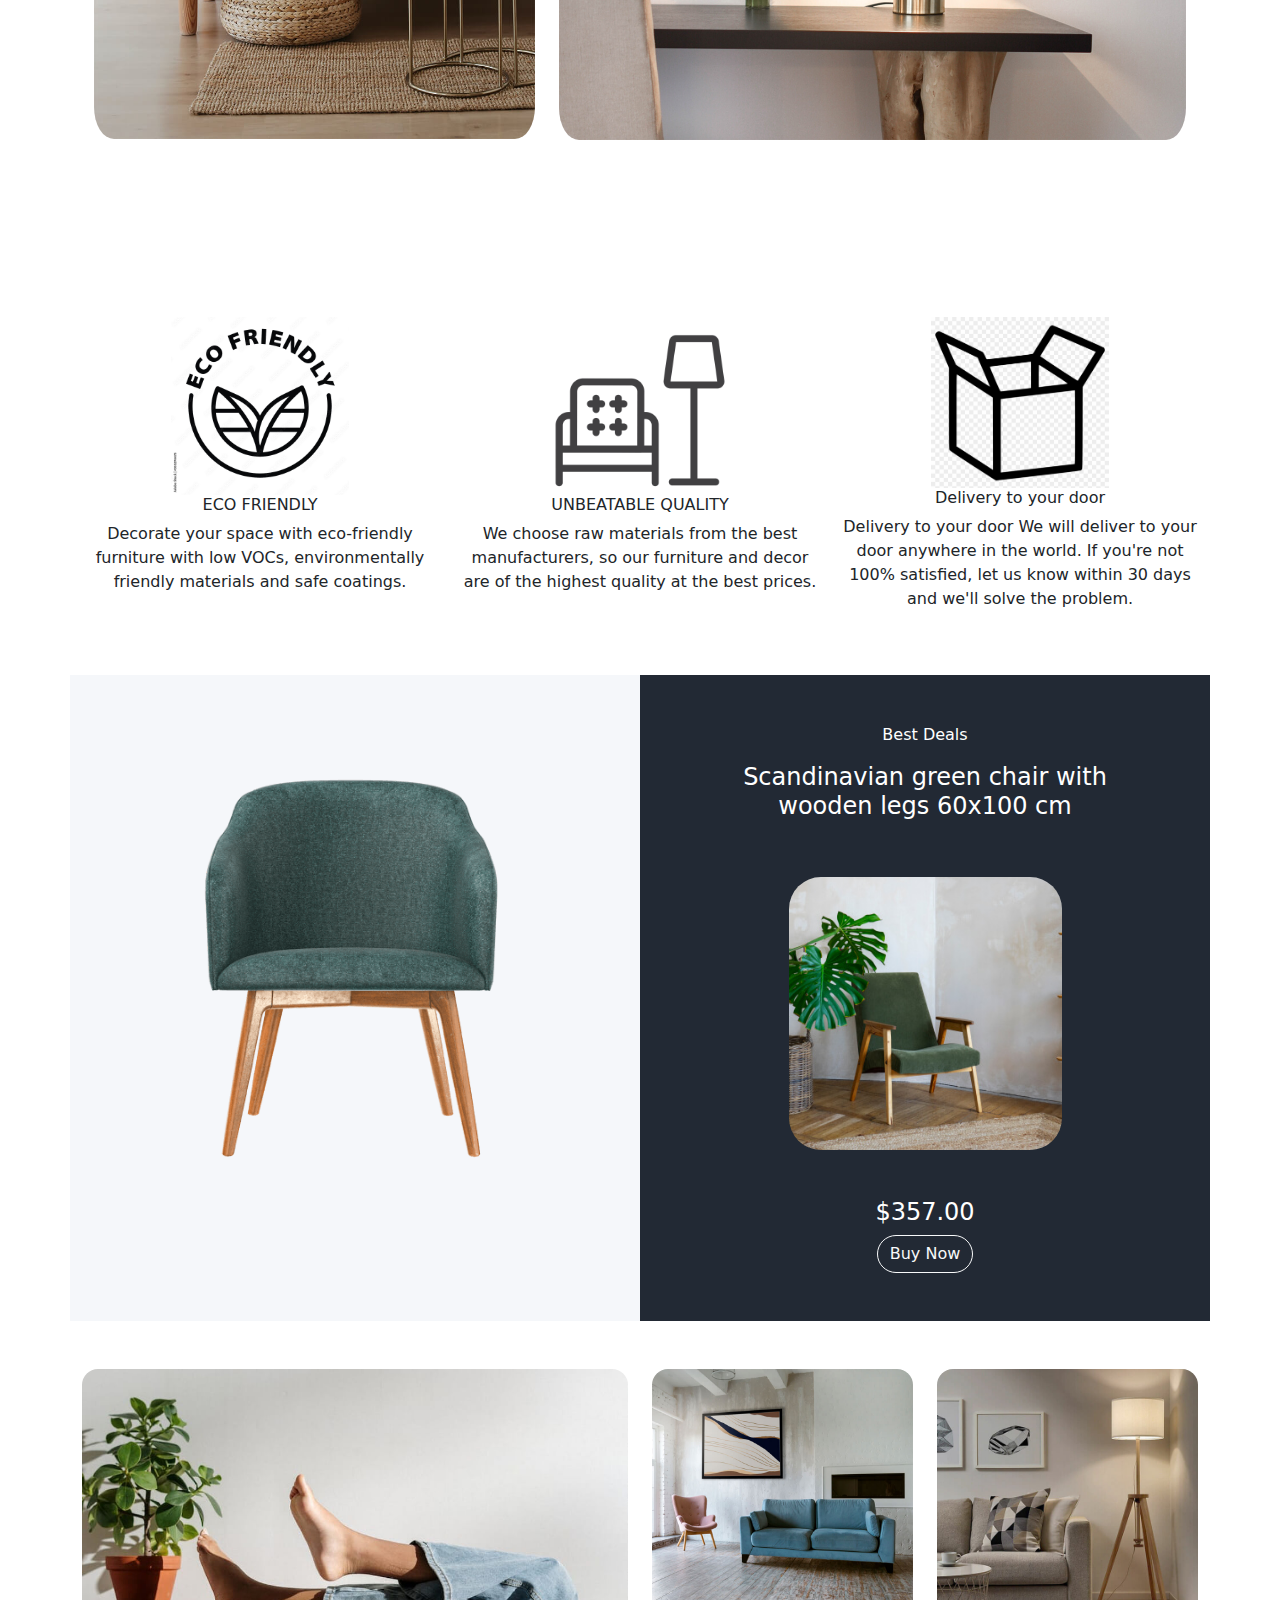
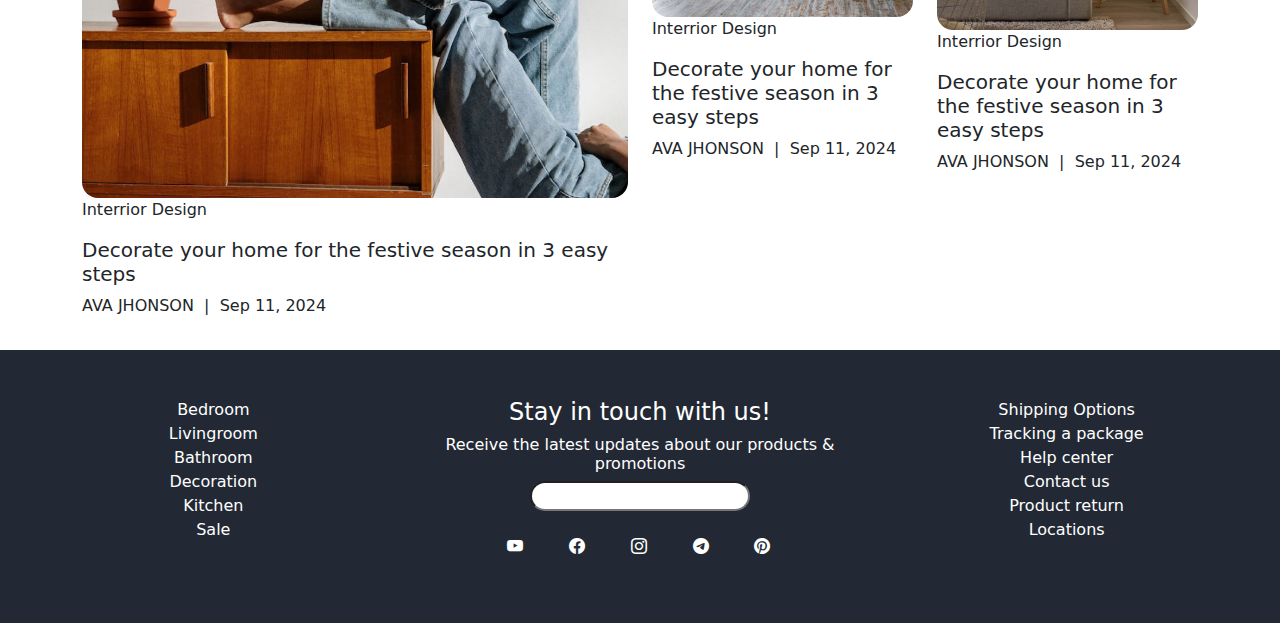
==== commit 8bf61bf5: "Styling issues" ====
--- a/index.html
+++ b/index.html
@@ -24,7 +24,7 @@
                     aria-expanded="false" aria-label="Toggle navigation">
                     <span class="navbar-toggler-icon"></span>
                 </button>
-                <div class="nav-items ms-sm-0 collapse navbar-collapse" id="navbarSupportedContent">
+                <div class="nav-items collapse navbar-collapse" id="navbarSupportedContent">
                     <ul class="navbar-nav me-auto mb-2 mb-lg-0 ">
                         <li class="nav-item dropdown">
                             <a class="nav-link dropdown-toggle" href="#" role="button" data-bs-toggle="dropdown"
@@ -126,7 +126,7 @@
         </div>
     </div>
     <div class="container-fluid">
-        <div class="services row gap-2 p-5 mx-sm-5 mx-3 my-5">
+        <div class="services row gap-3 p-5 mx-sm-5 my-5">
             <div class="col-lg-2 col-sm-6 service rounded-circle">
                 <img class="img-fluid" src="/images/1.png" alt="">
                 <h4 class="text-center mt-5 ">
@@ -368,7 +368,7 @@
                 <h6>
                     Receive the latest updates about our products & promotions
                 </h6>
-                <input class="rounded-4" type="text">
+                <input class="rounded-4 news-letter px-2" type="text">
                 <ul class="list-unstyled d-flex justify-content-around mt-4 me-5">
                     <li class="sm-icon"></li>
                     <i class="bi bi-youtube"></i>
--- a/style/home.css
+++ b/style/home.css
@@ -1,4 +1,4 @@
-.nav-items{
+.nav-items {
     margin-left: 230px;
 }
 
@@ -6,7 +6,7 @@
     background-color: #F5F7FA;
 }
 
-.cart{
+.cart {
     display: none;
 }
 
@@ -61,9 +61,13 @@
     background-color: #222934;
 }
 
+.news-letter:focus {
+    outline: none;
+}
+
 @media (max-width: 576px) {
 
-    .nav-items{
+    .nav-items {
         margin-left: 0px;
     }
 
@@ -80,12 +84,12 @@
         font-size: 29px;
     }
 
-    .img-2{
+    .img-2 {
         margin-top: 20px;
     }
 
     .img-3 {
         top: 10px;
     }
-    
+
 }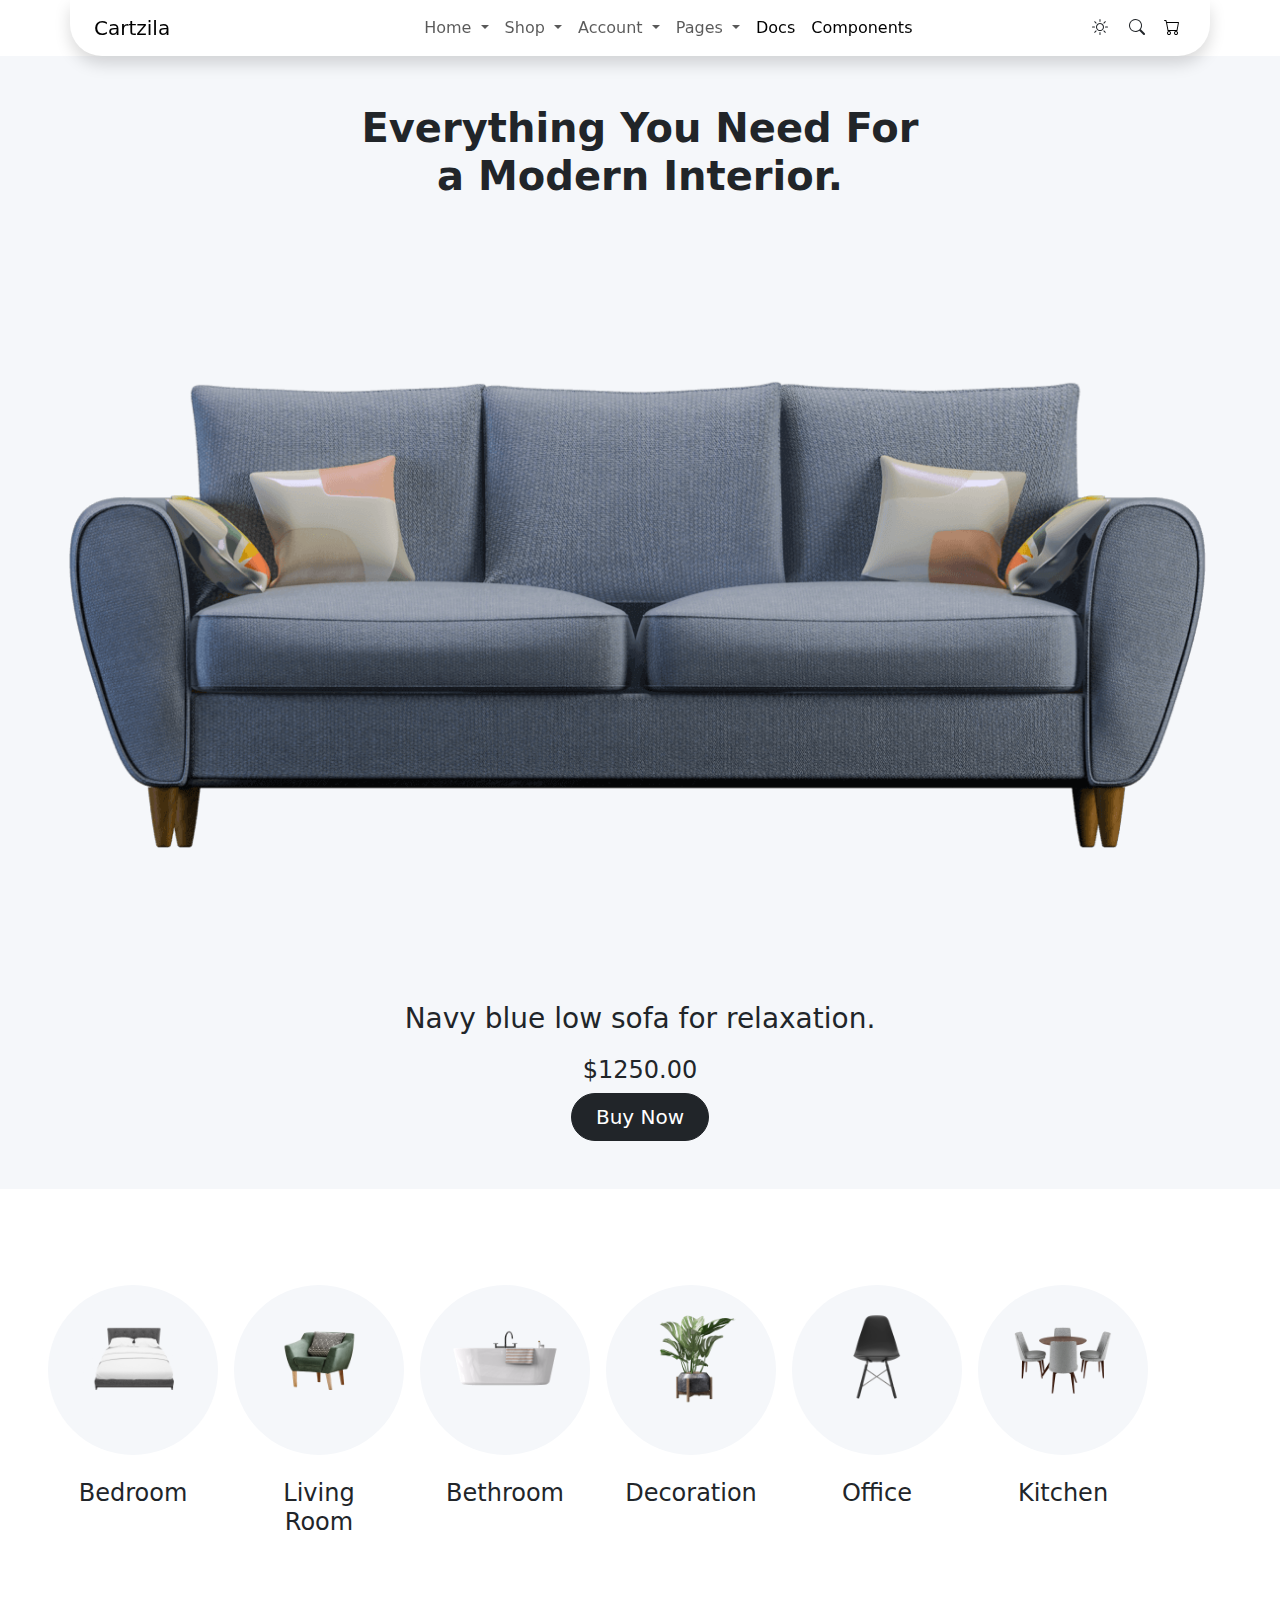
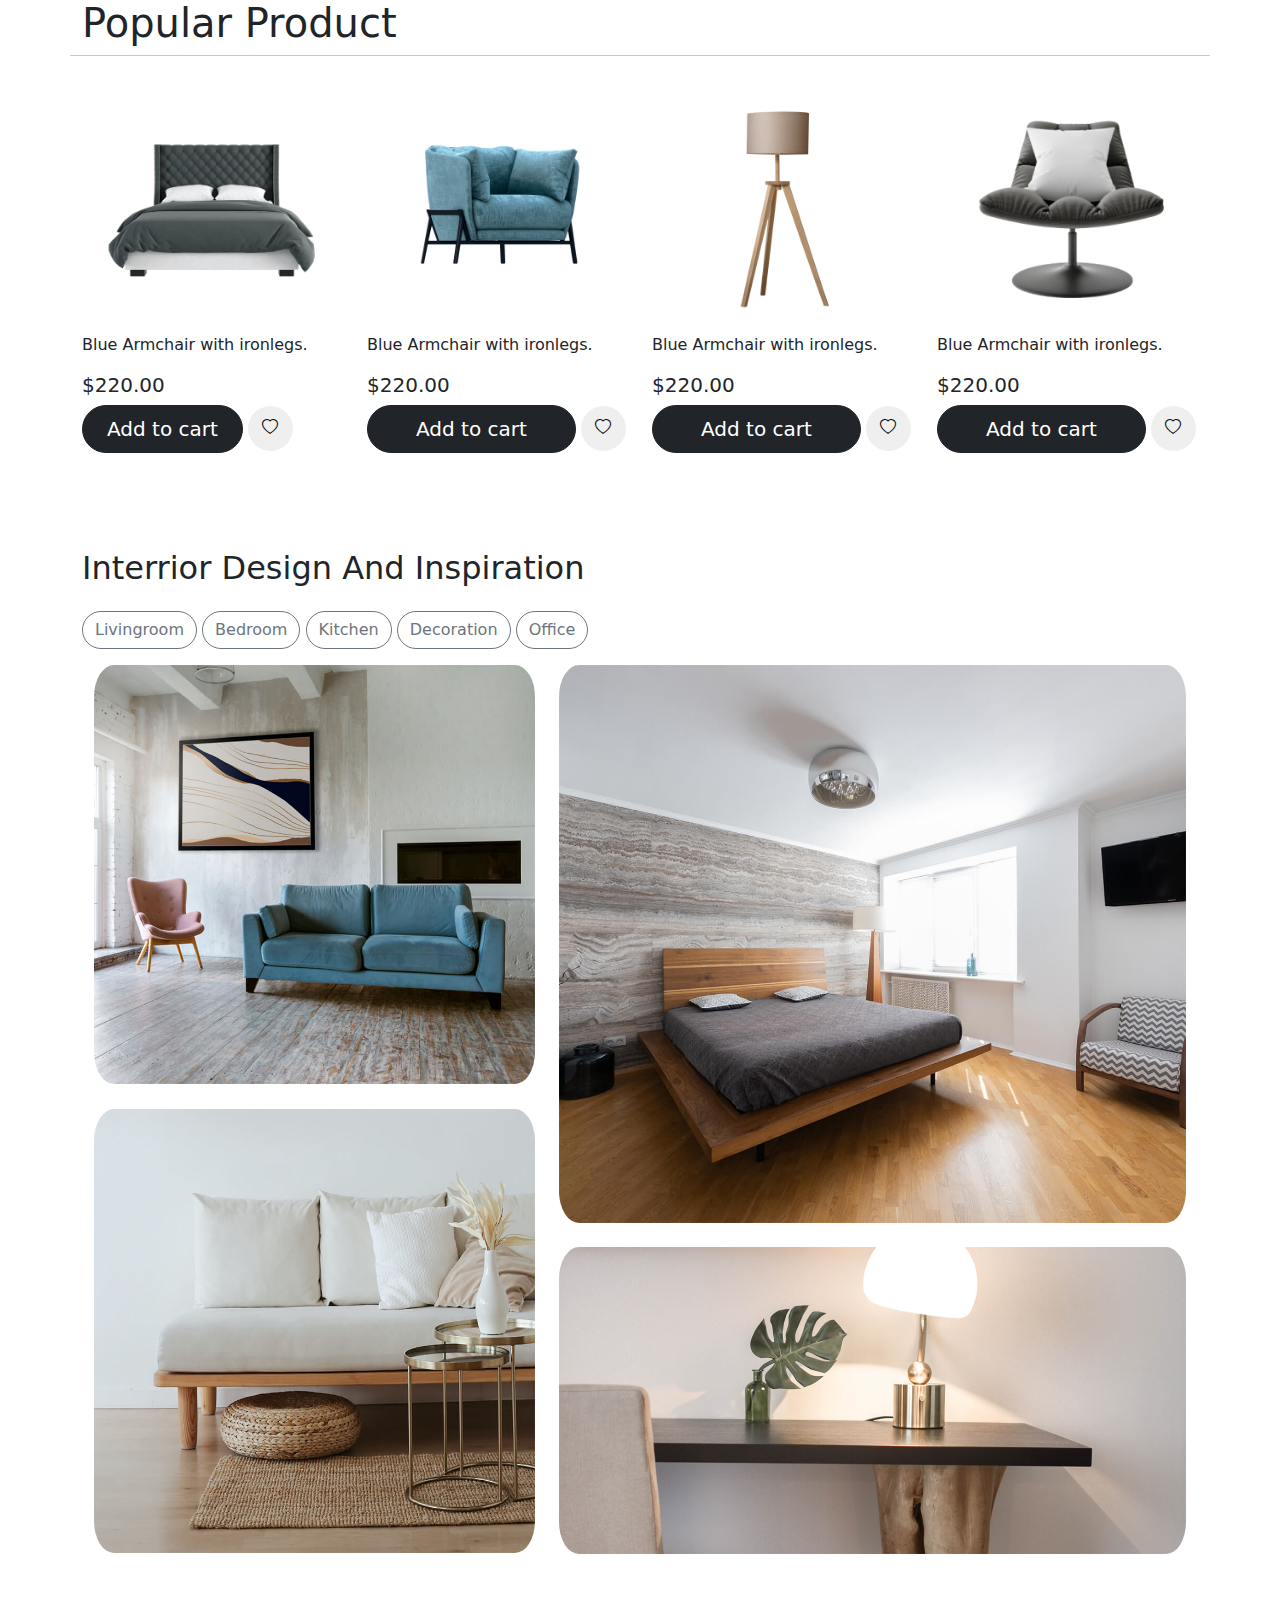
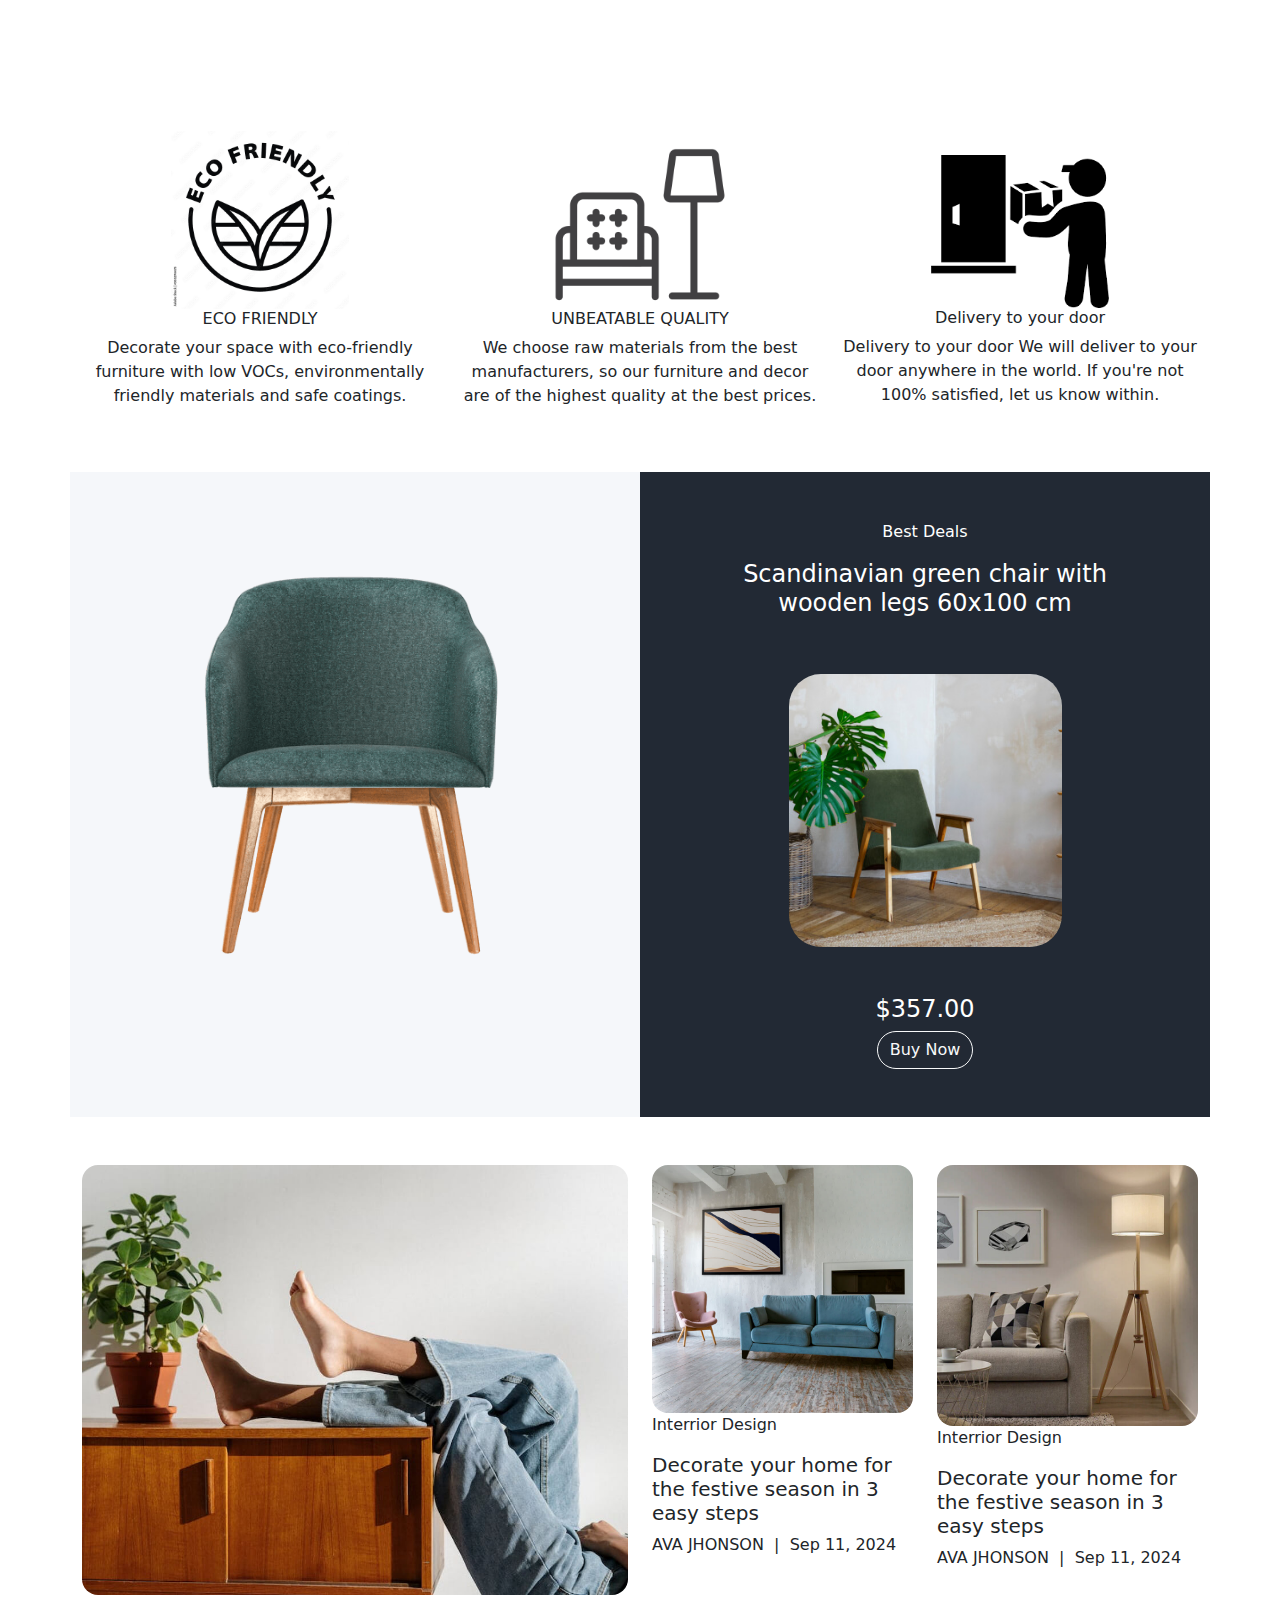
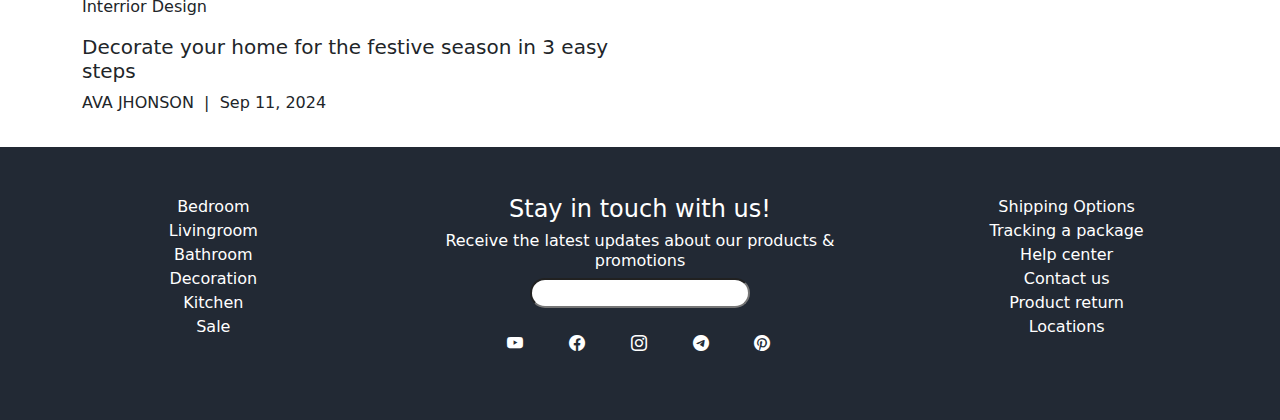
==== commit 83bfbb28: "fixed some issue" ====
--- a/index.html
+++ b/index.html
@@ -88,7 +88,7 @@
                     <div>
                         <i class="bi bi-sun px-2"></i>
                         <i class="bi bi-search px-2"></i>
-                        <button class="border-0 bg-white" id="cart-open"><i class="bi bi-cart"></i></button>
+                        <button class="border-0 bg-white" id="cartOpen"><i class="bi bi-cart"></i></button>
                     </div>
                 </div>
             </div>
@@ -96,15 +96,13 @@
     </header>
 
     <div class="hero-sec py-5 container-fluid">
-        <div class="d-flex justify-content-center">
-            <div class="cart w-25 bg-white p-3 position-absolute" id="cart">
-                <span class="d-flex justify-content-between">
-                    <h5>
-                        Shopping Cart
-                    </h5>
-                    <button class="border-0 bg-white" id="cart-close"><i class="bi bi-x"></i></button>
-                </span>
-            </div>
+        <div id="cart" class="cart bg-white position-fixed shadow">
+            <span class="d-flex justify-content-between">
+                <h4 class="p-3">
+                    Shopping Cart
+                </h4>
+                <button id="cartClose" class="border-0 bg-white"><i class="bi bi-x p-3"></i></button>
+            </span>
         </div>
         <h1 class="text-center text-truncate fw-bolder">
             Everything You Need For <br> a Modern Interior.
@@ -126,7 +124,7 @@
         </div>
     </div>
     <div class="container-fluid">
-        <div class="services row gap-3 p-5 mx-sm-5 my-5">
+        <div class="services row gap-3 p-5 text-center my-5">
             <div class="col-lg-2 col-sm-6 service rounded-circle">
                 <img class="img-fluid" src="/images/1.png" alt="">
                 <h4 class="text-center mt-5 ">
@@ -176,13 +174,14 @@
                     <img class="img-1 img-fluid" src="/images/04.png" alt="">
                     <img class="img-2 img-fluid rounded-5" src="/images/04-hover.jpg" alt="">
                 </div>
-                <p>
+                <p id="productDes">
                     Blue Armchair with ironlegs.
                 </p>
                 <h5>
                     $220.00
                 </h5>
-                <button type="button" class="btn btn-dark rounded-5 px-5 py-2 fs-5">Add to cart</button>
+                <button type="button" class="btn btn-dark rounded-5 px-4 py-2 fs-5">Add to cart</button>
+                <button class="border-secondary rounded-circle border-0 cart-btn"><i class="bi bi-heart "></i></button>
             </div>
             <div class="col-lg-3">
                 <div class="hover">
@@ -196,6 +195,8 @@
                     $220.00
                 </h5>
                 <button type="button" class="btn btn-dark rounded-5 px-5 py-2 fs-5">Add to cart</button>
+                <button class="border-secondary rounded-circle border-0 cart-btn"><i class="bi bi-heart "></i></button>
+
             </div>
             <div class="col-lg-3">
                 <div class="hover">
@@ -209,6 +210,8 @@
                     $220.00
                 </h5>
                 <button type="button" class="btn btn-dark rounded-5 px-5 py-2 fs-5">Add to cart</button>
+                <button class="border-secondary rounded-circle border-0 cart-btn"><i class="bi bi-heart "></i></button>
+
             </div>
             <div class="col-lg-3">
                 <div class="hover">
@@ -222,6 +225,8 @@
                     $220.00
                 </h5>
                 <button type="button" class="btn btn-dark rounded-5 px-5 py-2 fs-5">Add to cart</button>
+                <button class="border-secondary rounded-circle border-0 cart-btn"><i class="bi bi-heart "></i></button>
+
             </div>
         </div>
     </div>
@@ -272,16 +277,14 @@
                 </p>
             </div>
             <div class="delivery col-lg-4 col-sm-12">
-                <img class="img-fluid w-50"
-                    src="/images/478-4788088_open-box-shipping-package-delivery-svg-png-icon-free-product-clipart.png"
-                    alt="">
+                <img class="img-fluid w-50 pt-4" src="/images/delivery.png" alt="">
                 <h6>
                     Delivery to your door
                 </h6>
                 <p>
                     Delivery to your door
-                    We will deliver to your door anywhere in the world. If you're not 100% satisfied, let us know within
-                    30 days and we'll solve the problem.
+                    We will deliver to your door anywhere in the world. If you're not 100% satisfied, let us know
+                    within.
                 </p>
             </div>
         </div>
--- a/style/home.css
+++ b/style/home.css
@@ -6,8 +6,17 @@
     background-color: #F5F7FA;
 }
 
-.cart {
+.cart{
     display: none;
+    height: 520px;
+    width: 400px;
+    top: 60px;
+    left: 825px;
+}
+
+.cart-btn{
+    width: 45px;
+    height: 45px;
 }
 
 .service {
